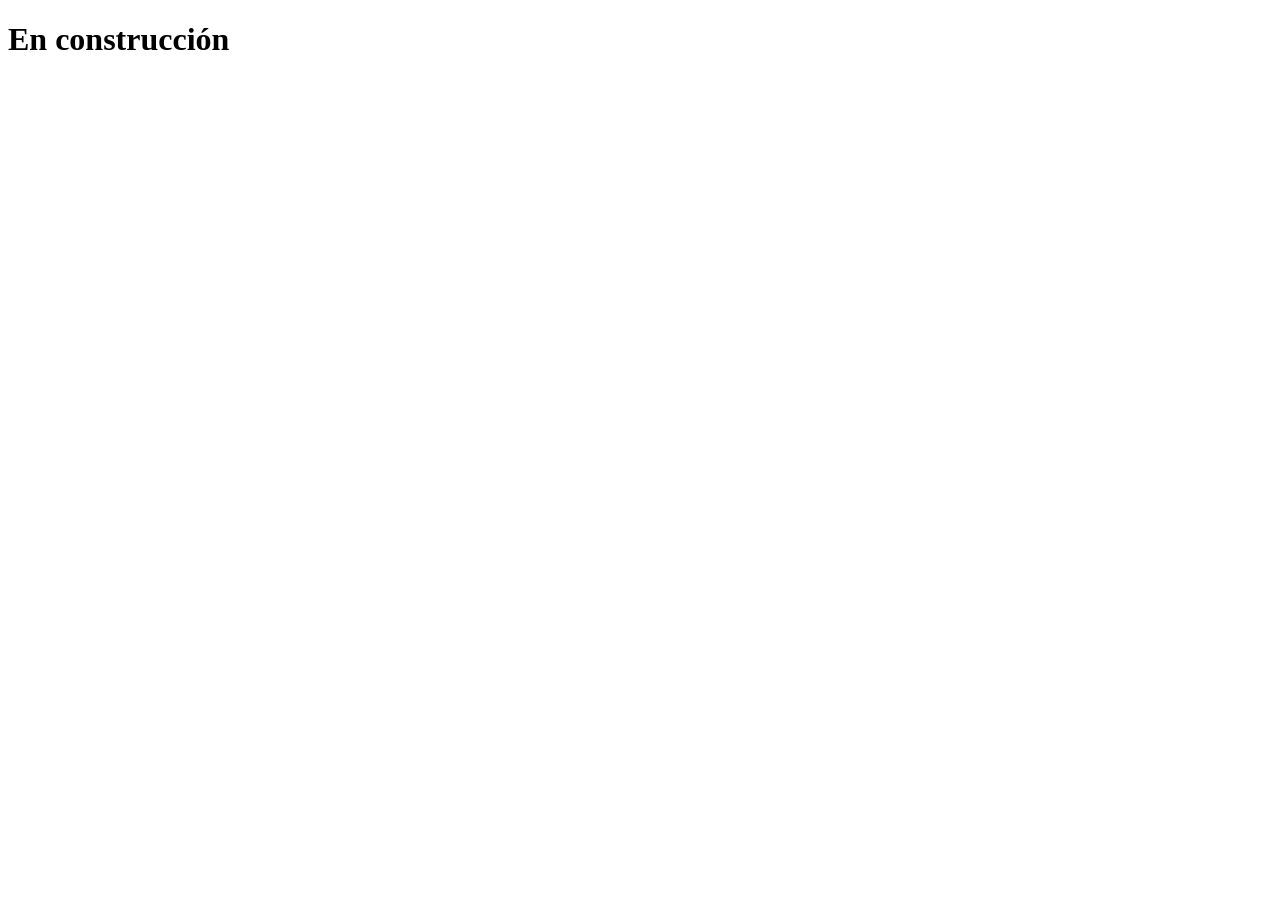
==== index.html @ 1a96d853 "Add files via upload" ====
<!DOCTYPE html>
<html lang="en">
<head>
    <meta charset="UTF-8">
    <meta name="viewport" content="width=device-width, initial-scale=1.0">
    <title>Veralba</title>
</head>
<body>
    <h1>En construcción</h1>
</body>
</html>
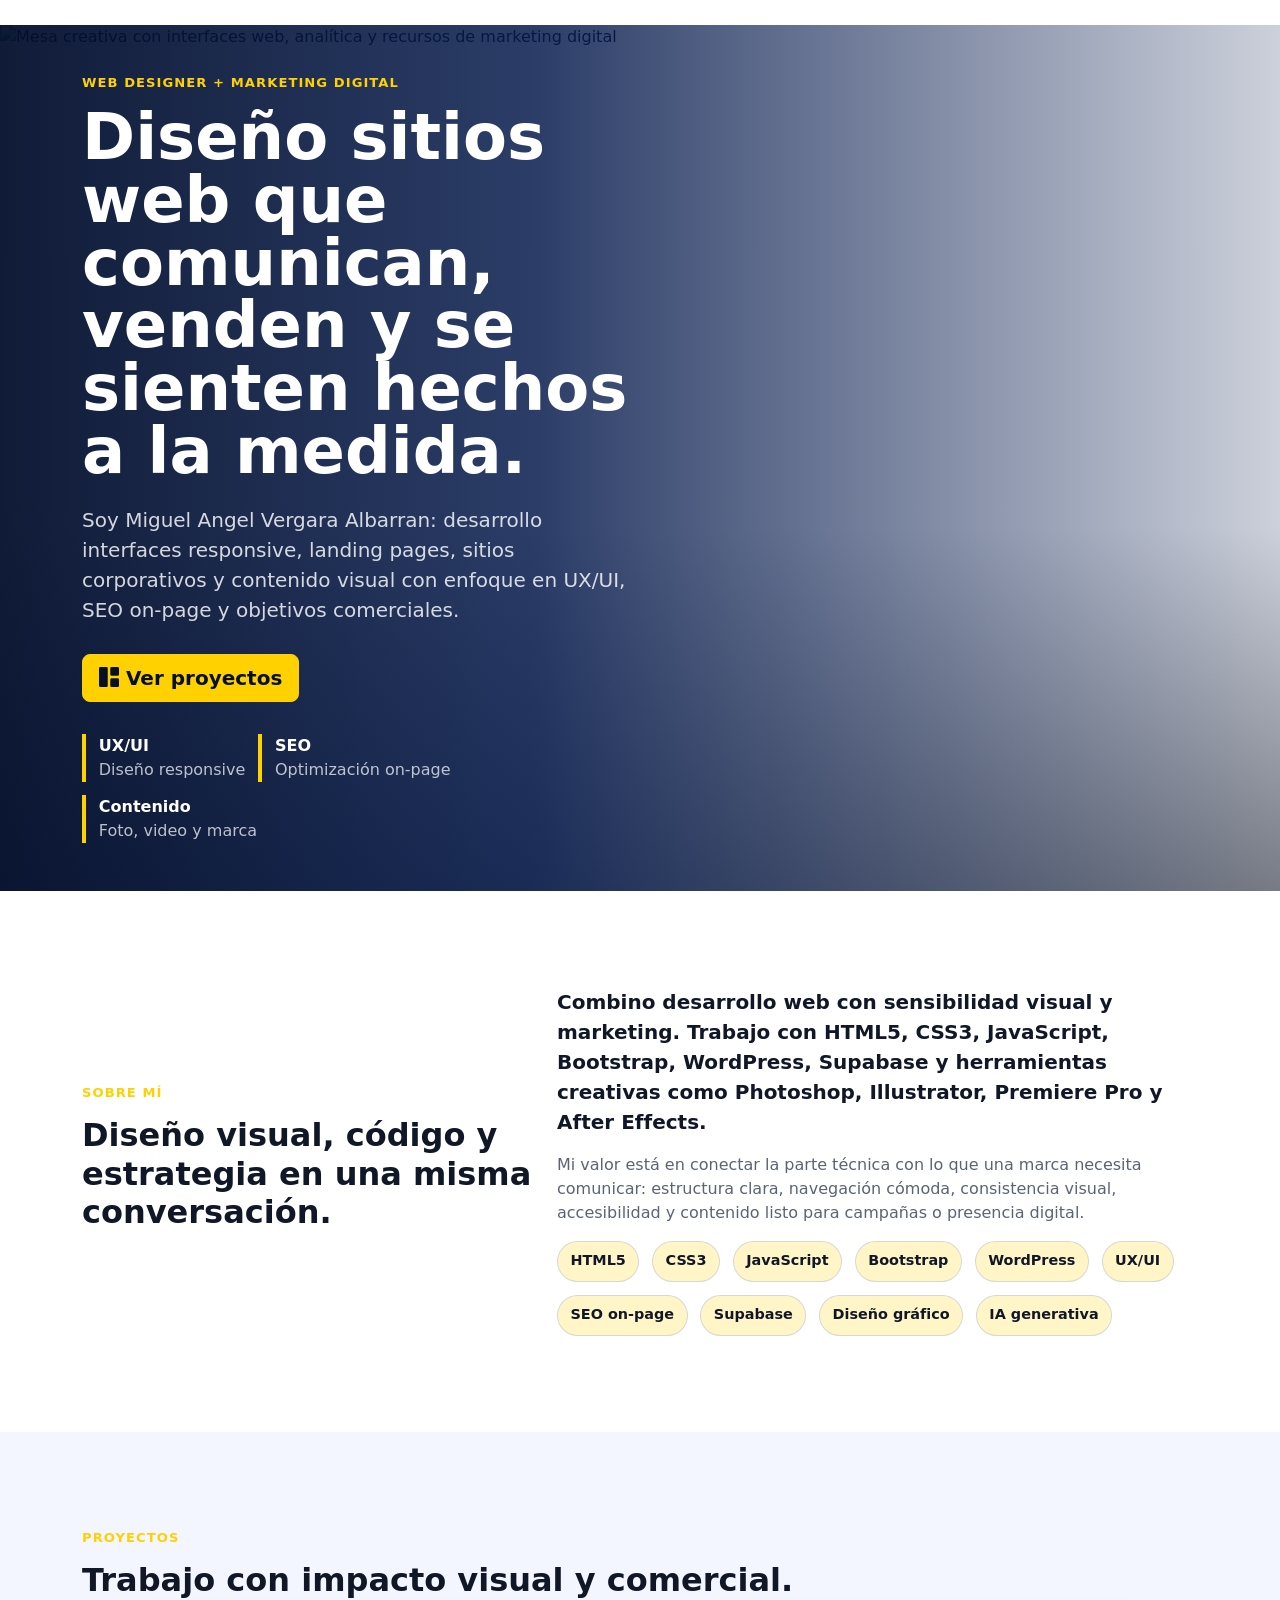
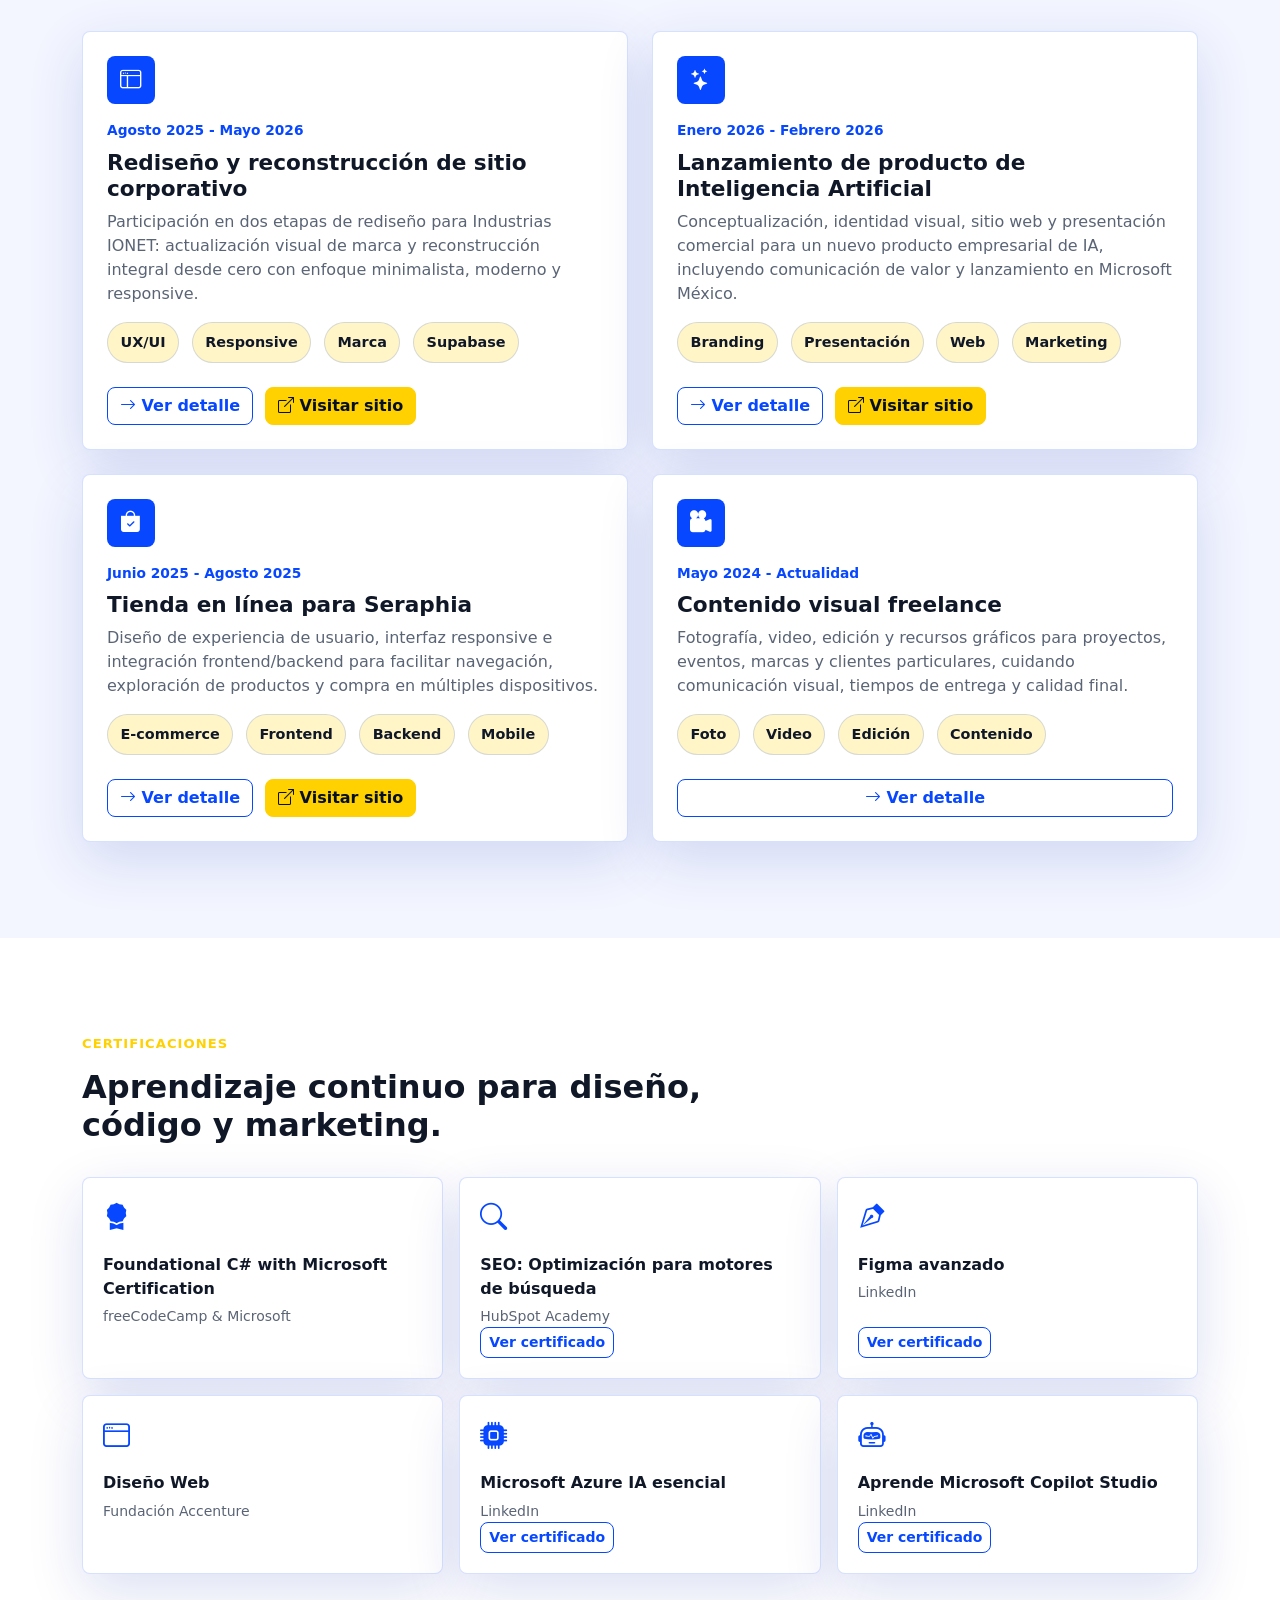
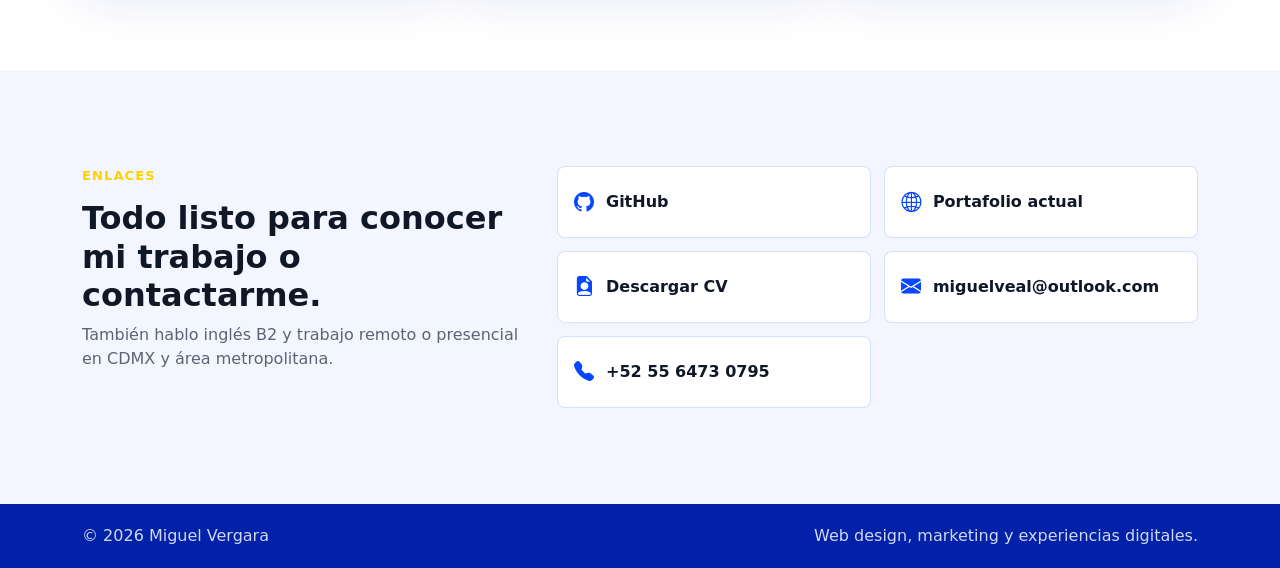
==== commit 35850d6e: "Add files via upload" ====
--- a/index.html
+++ b/index.html
@@ -1,11 +1,168 @@
-<!DOCTYPE html>
-<html lang="en">
-<head>
-    <meta charset="UTF-8">
-    <meta name="viewport" content="width=device-width, initial-scale=1.0">
-    <title>Veralba</title>
-</head>
-<body>
-    <h1>En construcción</h1>
-</body>
-</html>+<!doctype html>
+<html lang="es" data-bs-theme="light">
+  <head>
+    <meta charset="utf-8">
+    <meta name="viewport" content="width=device-width, initial-scale=1">
+    <meta name="description" content="Portafolio de Miguel Angel Vergara Albarran, Web Designer y especialista en marketing digital, UX/UI, SEO y contenido visual.">
+    <title>Miguel Vergara | Web Designer & Marketing</title>
+    <link rel="preconnect" href="https://cdn.jsdelivr.net">
+    <link rel="stylesheet" href="https://cdn.jsdelivr.net/npm/bootstrap@5.3.3/dist/css/bootstrap.min.css">
+    <link rel="stylesheet" href="https://cdn.jsdelivr.net/npm/bootstrap-icons@1.11.3/font/bootstrap-icons.min.css">
+    <link rel="stylesheet" href="styles.css">
+  </head>
+  <body>
+    <div data-navbar></div>
+
+    <main>
+      <section class="hero-section" id="inicio">
+        <img class="hero-bg" src="assets/images/hero-web-marketing.png" alt="Mesa creativa con interfaces web, analítica y recursos de marketing digital">
+        <div class="hero-overlay"></div>
+        <div class="container hero-content">
+          <div class="row align-items-center hero-row py-5">
+            <div class="col-lg-7 col-xl-6">
+              <p class="eyebrow">Web Designer + Marketing Digital</p>
+              <h1>Diseño sitios web que comunican, venden y se sienten hechos a la medida.</h1>
+              <p class="hero-copy">Soy Miguel Angel Vergara Albarran: desarrollo interfaces responsive, landing pages, sitios corporativos y contenido visual con enfoque en UX/UI, SEO on-page y objetivos comerciales.</p>
+              <div class="hero-actions">
+                <a class="btn btn-primary btn-lg" href="#proyectos"><i class="bi bi-grid-1x2-fill"></i> Ver proyectos</a>
+               
+              </div>
+              <div class="hero-metrics" aria-label="Resumen profesional">
+                <div><strong>UX/UI</strong><span>Diseño responsive</span></div>
+                <div><strong>SEO</strong><span>Optimización on-page</span></div>
+                <div><strong>Contenido</strong><span>Foto, video y marca</span></div>
+              </div>
+            </div>
+          </div>
+        </div>
+      </section>
+
+      <section class="section-pad" id="sobre-mi">
+        <div class="container">
+          <div class="row g-4 align-items-center">
+            <div class="col-lg-5">
+              <p class="section-kicker">Sobre mí</p>
+              <h2>Diseño visual, código y estrategia en una misma conversación.</h2>
+            </div>
+            <div class="col-lg-7">
+              <p class="lead">Combino desarrollo web con sensibilidad visual y marketing. Trabajo con HTML5, CSS3, JavaScript, Bootstrap, WordPress, Supabase y herramientas creativas como Photoshop, Illustrator, Premiere Pro y After Effects.</p>
+              <p>Mi valor está en conectar la parte técnica con lo que una marca necesita comunicar: estructura clara, navegación cómoda, consistencia visual, accesibilidad y contenido listo para campañas o presencia digital.</p>
+              <div class="skill-cloud">
+                <span>HTML5</span><span>CSS3</span><span>JavaScript</span><span>Bootstrap</span><span>WordPress</span><span>UX/UI</span><span>SEO on-page</span><span>Supabase</span><span>Diseño gráfico</span><span>IA generativa</span>
+              </div>
+            </div>
+          </div>
+        </div>
+      </section>
+
+      <section class="section-pad alt-section" id="proyectos">
+        <div class="container">
+          <div class="section-heading">
+            <p class="section-kicker">Proyectos</p>
+            <h2>Trabajo con impacto visual y comercial.</h2>
+          </div>
+          <div class="row g-4">
+            <div class="col-md-6">
+              <article class="project-card">
+                <div class="project-icon"><i class="bi bi-window-sidebar"></i></div>
+                <p class="project-date">Agosto 2025 - Mayo 2026</p>
+                <h3>Rediseño y reconstrucción de sitio corporativo</h3>
+                <p>Participación en dos etapas de rediseño para Industrias IONET: actualización visual de marca y reconstrucción integral desde cero con enfoque minimalista, moderno y responsive.</p>
+                <div class="tag-row"><span>UX/UI</span><span>Responsive</span><span>Marca</span><span>Supabase</span></div>
+                <div class="project-actions">
+                  <a class="btn btn-outline-primary" href="proyectos/redisenio-sitio-corporativo.html"><i class="bi bi-arrow-right"></i> Ver detalle</a>
+                  <a class="btn btn-primary" href="https://www.ionet.mx/" target="_blank" rel="noreferrer"><i class="bi bi-box-arrow-up-right"></i> Visitar sitio</a>
+                </div>
+              </article>
+            </div>
+            <div class="col-md-6">
+              <article class="project-card">
+                <div class="project-icon"><i class="bi bi-stars"></i></div>
+                <p class="project-date">Enero 2026 - Febrero 2026</p>
+                <h3>Lanzamiento de producto de Inteligencia Artificial</h3>
+                <p>Conceptualización, identidad visual, sitio web y presentación comercial para un nuevo producto empresarial de IA, incluyendo comunicación de valor y lanzamiento en Microsoft México.</p>
+                <div class="tag-row"><span>Branding</span><span>Presentación</span><span>Web</span><span>Marketing</span></div>
+                <div class="project-actions">
+                  <a class="btn btn-outline-primary" href="proyectos/lanzamiento-producto-ia.html"><i class="bi bi-arrow-right"></i> Ver detalle</a>
+                  <a class="btn btn-primary" href="https://www.ionet.mx/Pages/IONET/Eventos/detalleEvento.aspx?slug=ioxpm31presentacion" target="_blank" rel="noreferrer"><i class="bi bi-box-arrow-up-right"></i> Visitar sitio</a>
+                </div>
+              </article>
+            </div>
+            <div class="col-md-6">
+              <article class="project-card">
+                <div class="project-icon"><i class="bi bi-bag-check-fill"></i></div>
+                <p class="project-date">Junio 2025 - Agosto 2025</p>
+                <h3>Tienda en línea para Seraphia</h3>
+                <p>Diseño de experiencia de usuario, interfaz responsive e integración frontend/backend para facilitar navegación, exploración de productos y compra en múltiples dispositivos.</p>
+                <div class="tag-row"><span>E-commerce</span><span>Frontend</span><span>Backend</span><span>Mobile</span></div>
+                <div class="project-actions">
+                  <a class="btn btn-outline-primary" href="proyectos/tienda-seraphia.html"><i class="bi bi-arrow-right"></i> Ver detalle</a>
+                  <a class="btn btn-primary" href="https://seraphia.vercel.app/" target="_blank" rel="noreferrer"><i class="bi bi-box-arrow-up-right"></i> Visitar sitio</a>
+                </div>
+              </article>
+            </div>
+            <div class="col-md-6">
+              <article class="project-card">
+                <div class="project-icon"><i class="bi bi-camera-reels-fill"></i></div>
+                <p class="project-date">Mayo 2024 - Actualidad</p>
+                <h3>Contenido visual freelance</h3>
+                <p>Fotografía, video, edición y recursos gráficos para proyectos, eventos, marcas y clientes particulares, cuidando comunicación visual, tiempos de entrega y calidad final.</p>
+                <div class="tag-row"><span>Foto</span><span>Video</span><span>Edición</span><span>Contenido</span></div>
+                <a class="btn btn-outline-primary mt-4" href="proyectos/contenido-visual-freelance.html"><i class="bi bi-arrow-right"></i> Ver detalle</a>
+              </article>
+            </div>
+          </div>
+        </div>
+      </section>
+
+      <section class="section-pad" id="certificaciones">
+        <div class="container">
+          <div class="section-heading">
+            <p class="section-kicker">Certificaciones</p>
+            <h2>Aprendizaje continuo para diseño, código y marketing.</h2>
+          </div>
+          <div class="cert-grid">
+            <div class="cert-item"><i class="bi bi-award-fill"></i><span>Foundational C# with Microsoft Certification</span><small>freeCodeCamp & Microsoft</small></div>
+            <div class="cert-item"><i class="bi bi-search"></i><span>SEO: Optimización para motores de búsqueda</span><small>HubSpot Academy</small><a class="btn btn-sm btn-outline-primary cert-btn" href="https://app.hubspot.com/academy/achievements/j038wmd3/es/1/vergara-albarran-miguel-angel/seo-optimizacion-para-motores-de-busqueda" target="_blank" rel="noreferrer">Ver certificado</a></div>
+            <div class="cert-item"><i class="bi bi-vector-pen"></i><span>Figma avanzado</span><small>LinkedIn</small><a class="btn btn-sm btn-outline-primary cert-btn" href="https://www.linkedin.com/learning/certificates/234a15333bc64d1045750023b38f613f2a1ebfd5aaecff785a915a9754faea18?lipi=urn%3Ali%3Apage%3Ad_flagship3_profile_view_base_certifications_details%3Bg0DsJyPFTYKL1wXYNc6Ypw%3D%3D" target="_blank" rel="noreferrer">Ver certificado</a></div>
+            <div class="cert-item"><i class="bi bi-window"></i><span>Diseño Web</span><small>Fundación Accenture</small></div>
+            <div class="cert-item"><i class="bi bi-cpu-fill"></i><span>Microsoft Azure IA esencial</span><small>LinkedIn</small><a class="btn btn-sm btn-outline-primary cert-btn" href="https://www.linkedin.com/learning/certificates/7bcdc9b9c34cbe82849a0f3f154e33eed71b7022e242255b368643dbaa43e0e5?lipi=urn%3Ali%3Apage%3Ad_flagship3_profile_view_base_certifications_details%3Bg0DsJyPFTYKL1wXYNc6Ypw%3D%3D" target="_blank" rel="noreferrer">Ver certificado</a></div>
+            <div class="cert-item"><i class="bi bi-robot"></i><span>Aprende Microsoft Copilot Studio</span><small>LinkedIn</small><a class="btn btn-sm btn-outline-primary cert-btn" href="https://www.linkedin.com/learning/certificates/63880fd103c667c8bd0e025daa8c925cc00207e2f1463fc33469146c4e2d2374" target="_blank" rel="noreferrer">Ver certificado</a></div>
+          </div>
+        </div>
+      </section>
+
+      <section class="section-pad alt-section" id="enlaces">
+        <div class="container">
+          <div class="row g-4 align-items-stretch">
+            <div class="col-lg-5">
+              <p class="section-kicker">Enlaces</p>
+              <h2>Todo listo para conocer mi trabajo o contactarme.</h2>
+              <p class="mb-0">También hablo inglés B2 y trabajo remoto o presencial en CDMX y área metropolitana.</p>
+            </div>
+            <div class="col-lg-7">
+              <div class="link-panel">
+                <a href="https://github.com/MiguelVEAL" target="_blank" rel="noreferrer"><i class="bi bi-github"></i><span>GitHub</span></a>
+                <a href="https://www.veralba.xyz/" target="_blank" rel="noreferrer"><i class="bi bi-globe2"></i><span>Portafolio actual</span></a>
+                <a href="Miguel_Angel_Vergara_Albarran_CV_Desarrollador_Web.pdf" target="_blank"><i class="bi bi-file-earmark-person-fill"></i><span>Descargar CV</span></a>
+                <a href="mailto:miguelveal@outlook.com"><i class="bi bi-envelope-fill"></i><span>miguelveal@outlook.com</span></a>
+                <a href="tel:+525564730795"><i class="bi bi-telephone-fill"></i><span>+52 55 6473 0795</span></a>
+              </div>
+            </div>
+          </div>
+        </div>
+      </section>
+
+    </main>
+
+    <footer class="site-footer">
+      <div class="container d-flex flex-column flex-md-row justify-content-between gap-2">
+        <span>© 2026 Miguel Vergara</span>
+        <span>Web design, marketing y experiencias digitales.</span>
+      </div>
+    </footer>
+
+    <script src="https://cdn.jsdelivr.net/npm/bootstrap@5.3.3/dist/js/bootstrap.bundle.min.js"></script>
+    <script src="script.js"></script>
+  </body>
+</html>
--- a/styles.css
+++ b/styles.css
@@ -0,0 +1,929 @@
+:root {
+  --blue: #0647ff;
+  --blue-strong: #0021a8;
+  --yellow: #ffd100;
+  --yellow-soft: #ffe66d;
+  --ink: #101828;
+  --muted: #5a6475;
+  --surface: #ffffff;
+  --surface-2: #f3f6ff;
+  --line: rgba(6, 71, 255, 0.16);
+  --shadow: 0 18px 55px rgba(0, 33, 168, 0.14);
+}
+
+[data-bs-theme="dark"] {
+  --ink: #f8fbff;
+  --muted: #b8c3d8;
+  --surface: #071024;
+  --surface-2: #0d1a33;
+  --line: rgba(255, 209, 0, 0.2);
+  --shadow: 0 18px 55px rgba(0, 0, 0, 0.35);
+}
+
+* {
+  box-sizing: border-box;
+}
+
+html {
+  scroll-behavior: smooth;
+}
+
+body {
+  background: var(--surface);
+  color: var(--ink);
+  font-family: Inter, system-ui, -apple-system, BlinkMacSystemFont, "Segoe UI", sans-serif;
+}
+
+section {
+  scroll-margin-top: 78px;
+}
+
+.fw-black {
+  font-weight: 900;
+}
+
+.portfolio-nav {
+  background: color-mix(in srgb, var(--surface) 88%, transparent);
+  border-bottom: 1px solid var(--line);
+  backdrop-filter: blur(18px);
+  min-height: 69px;
+}
+
+.navbar-brand {
+  color: var(--blue);
+  letter-spacing: 0;
+}
+
+[data-bs-theme="dark"] .navbar-brand {
+  color: var(--yellow);
+}
+
+.nav-link {
+  color: var(--ink);
+  font-weight: 700;
+}
+
+.nav-link:hover,
+.nav-link:focus {
+  color: var(--blue);
+}
+
+.navbar-toggler {
+  align-items: center;
+  background: var(--blue);
+  border: 0;
+  border-radius: 8px;
+  color: #fff;
+  display: inline-flex;
+  font-size: 1.45rem;
+  height: 44px;
+  justify-content: center;
+  padding: 0;
+  width: 44px;
+}
+
+.navbar-toggler:focus {
+  box-shadow: 0 0 0 0.2rem color-mix(in srgb, var(--yellow) 42%, transparent);
+}
+
+[data-bs-theme="dark"] .navbar-toggler {
+  background: var(--yellow);
+  color: #061024;
+}
+
+.nav-offcanvas {
+  --bs-offcanvas-bg: var(--surface);
+  --bs-offcanvas-color: var(--ink);
+  background: var(--surface);
+  background-color: var(--surface);
+  color: var(--ink);
+}
+
+.offcanvas-backdrop.show {
+  opacity: 0.58;
+}
+
+[data-bs-theme="dark"] .offcanvas-backdrop.show {
+  opacity: 0.72;
+}
+
+.offcanvas-title {
+  color: var(--blue);
+  font-size: 1.2rem;
+  font-weight: 900;
+  letter-spacing: 0;
+}
+
+[data-bs-theme="dark"] .offcanvas-title {
+  color: var(--yellow);
+}
+
+.portfolio-dropdown {
+  background: var(--surface);
+  border: 1px solid var(--line);
+  border-radius: 8px;
+  box-shadow: var(--shadow);
+  min-width: 270px;
+  padding: 0.55rem;
+}
+
+.portfolio-dropdown .dropdown-item {
+  align-items: center;
+  border-radius: 6px;
+  color: var(--ink);
+  display: flex;
+  font-weight: 800;
+  gap: 0.65rem;
+  min-height: 42px;
+}
+
+.portfolio-dropdown .dropdown-item i {
+  color: var(--blue);
+}
+
+.portfolio-dropdown .dropdown-item:hover,
+.portfolio-dropdown .dropdown-item:focus {
+  background: color-mix(in srgb, var(--yellow) 24%, var(--surface));
+  color: var(--ink);
+}
+
+.portfolio-dropdown .dropdown-divider {
+  border-color: var(--line);
+}
+
+[data-bs-theme="dark"] .portfolio-dropdown .dropdown-item i {
+  color: var(--yellow);
+}
+
+.theme-toggle {
+  align-items: center;
+  background: var(--ink);
+  border: 0;
+  border-radius: 999px;
+  color: var(--surface);
+  display: inline-flex;
+  font-weight: 800;
+  gap: 0.45rem;
+  min-height: 42px;
+  padding: 0.6rem 0.95rem;
+}
+
+.hero-section {
+  min-height: 76vh;
+  overflow: hidden;
+  position: relative;
+  margin-top: 25px;
+}
+
+.hero-row {
+  min-height: 76vh;
+}
+
+.hero-bg {
+  height: 100%;
+  inset: 0;
+  object-fit: cover;
+  object-position: center;
+  position: absolute;
+  width: 100%;
+}
+
+.hero-overlay {
+  background:
+    linear-gradient(90deg, rgba(1, 13, 43, 0.94) 0%, rgba(3, 24, 75, 0.84) 42%, rgba(3, 24, 75, 0.2) 100%),
+    linear-gradient(0deg, rgba(0, 0, 0, 0.42), transparent 42%);
+  inset: 0;
+  position: absolute;
+}
+
+.hero-content {
+  color: #fff;
+  position: relative;
+  z-index: 1;
+}
+
+.eyebrow,
+.section-kicker {
+  color: var(--yellow);
+  font-size: 0.82rem;
+  font-weight: 900;
+  letter-spacing: 0.08em;
+  margin-bottom: 0.85rem;
+  text-transform: uppercase;
+}
+
+.hero-section h1,
+.section-heading h2,
+section h2 {
+  font-weight: 900;
+  letter-spacing: 0;
+}
+
+.hero-section h1 {
+  font-size: clamp(2.45rem, 5vw, 4.85rem);
+  line-height: 0.98;
+  max-width: 820px;
+}
+
+.hero-copy {
+  color: rgba(255, 255, 255, 0.82);
+  font-size: clamp(1rem, 2vw, 1.25rem);
+  margin: 1.4rem 0 1.8rem;
+  max-width: 680px;
+}
+
+.hero-actions,
+.hero-metrics,
+.tag-row,
+.skill-cloud {
+  display: flex;
+  flex-wrap: wrap;
+  gap: 0.8rem;
+}
+
+.btn {
+  border-radius: 8px;
+  font-weight: 900;
+}
+
+.btn-primary {
+  --bs-btn-bg: var(--yellow);
+  --bs-btn-border-color: var(--yellow);
+  --bs-btn-color: #061024;
+  --bs-btn-hover-bg: var(--yellow-soft);
+  --bs-btn-hover-border-color: var(--yellow-soft);
+  --bs-btn-hover-color: #061024;
+}
+
+.btn-outline-light {
+  --bs-btn-border-color: rgba(255, 255, 255, 0.72);
+  --bs-btn-hover-color: #061024;
+}
+
+.btn-outline-primary {
+  --bs-btn-border-color: var(--blue);
+  --bs-btn-color: var(--blue);
+  --bs-btn-hover-bg: var(--blue);
+  --bs-btn-hover-border-color: var(--blue);
+  --bs-btn-hover-color: #fff;
+}
+
+[data-bs-theme="dark"] .btn-outline-primary {
+  --bs-btn-border-color: var(--yellow);
+  --bs-btn-color: var(--yellow);
+  --bs-btn-hover-bg: var(--yellow);
+  --bs-btn-hover-border-color: var(--yellow);
+  --bs-btn-hover-color: #061024;
+}
+
+.hero-metrics {
+  margin-top: 2rem;
+}
+
+.hero-metrics div {
+  border-left: 4px solid var(--yellow);
+  min-width: 150px;
+  padding-left: 0.8rem;
+}
+
+.hero-metrics strong,
+.hero-metrics span {
+  display: block;
+}
+
+.hero-metrics span {
+  color: rgba(255, 255, 255, 0.72);
+}
+
+.section-pad {
+  padding: 6rem 0;
+}
+
+.alt-section {
+  background: var(--surface-2);
+}
+
+.lead {
+  color: var(--ink);
+  font-weight: 650;
+}
+
+p {
+  color: var(--muted);
+}
+
+.skill-cloud span,
+.tag-row span {
+  background: color-mix(in srgb, var(--yellow) 22%, var(--surface));
+  border: 1px solid var(--line);
+  border-radius: 999px;
+  color: var(--ink);
+  font-size: 0.9rem;
+  font-weight: 800;
+  padding: 0.55rem 0.78rem;
+}
+
+.section-heading {
+  margin-bottom: 2rem;
+  max-width: 740px;
+}
+
+.project-card,
+.cert-item,
+.contact-form {
+  background: var(--surface);
+  border: 1px solid var(--line);
+  border-radius: 8px;
+  box-shadow: var(--shadow);
+}
+
+.project-card {
+  display: flex;
+  flex-direction: column;
+  height: 100%;
+  padding: 1.5rem;
+}
+
+.project-actions {
+  display: flex;
+  flex-wrap: wrap;
+  gap: 0.75rem;
+  margin-top: auto;
+  padding-top: 1.5rem;
+}
+
+.project-actions .btn {
+  align-items: center;
+  display: inline-flex;
+  gap: 0.35rem;
+}
+
+.project-icon {
+  align-items: center;
+  background: var(--blue);
+  border-radius: 8px;
+  color: #fff;
+  display: inline-flex;
+  font-size: 1.35rem;
+  height: 48px;
+  justify-content: center;
+  margin-bottom: 1rem;
+  width: 48px;
+}
+
+.project-date {
+  color: var(--blue);
+  font-size: 0.86rem;
+  font-weight: 900;
+  margin-bottom: 0.55rem;
+}
+
+[data-bs-theme="dark"] .project-date {
+  color: var(--yellow);
+}
+
+.project-card h3 {
+  font-size: 1.35rem;
+  font-weight: 900;
+}
+
+.cert-grid {
+  display: grid;
+  gap: 1rem;
+  grid-template-columns: repeat(3, 1fr);
+}
+
+.cert-item {
+  display: flex;
+  flex-direction: column;
+  min-height: 172px;
+  padding: 1.25rem;
+}
+
+.cert-item i {
+  color: var(--blue);
+  display: block;
+  font-size: 1.7rem;
+  margin-bottom: 0.9rem;
+}
+
+[data-bs-theme="dark"] .cert-item i {
+  color: var(--yellow);
+}
+
+.cert-item span,
+.cert-item small {
+  display: block;
+}
+
+.cert-item span {
+  color: var(--ink);
+  font-weight: 900;
+}
+
+.cert-item small {
+  color: var(--muted);
+  margin-top: 0.35rem;
+}
+
+.cert-btn {
+  align-self: flex-start;
+  margin-top: auto;
+}
+
+.link-panel {
+  display: grid;
+  gap: 0.8rem;
+  grid-template-columns: repeat(2, 1fr);
+}
+
+.link-panel a {
+  align-items: center;
+  background: var(--surface);
+  border: 1px solid var(--line);
+  border-radius: 8px;
+  color: var(--ink);
+  display: flex;
+  font-weight: 900;
+  gap: 0.75rem;
+  min-height: 72px;
+  padding: 1rem;
+  text-decoration: none;
+  transition: transform 180ms ease, border-color 180ms ease;
+}
+
+.link-panel a:hover {
+  border-color: var(--yellow);
+  transform: translateY(-3px);
+}
+
+.link-panel i {
+  color: var(--blue);
+  font-size: 1.25rem;
+}
+
+[data-bs-theme="dark"] .link-panel i {
+  color: var(--yellow);
+}
+
+.contact-section {
+  background:
+    linear-gradient(135deg, color-mix(in srgb, var(--blue) 14%, transparent), transparent 42%),
+    var(--surface);
+}
+
+.contact-form {
+  padding: 1.5rem;
+}
+
+.form-control,
+.form-select {
+  background-color: var(--surface-2);
+  border: 1px solid var(--line);
+  border-radius: 8px;
+  color: var(--ink);
+  min-height: 50px;
+}
+
+.form-control:focus,
+.form-select:focus {
+  border-color: var(--blue);
+  box-shadow: 0 0 0 0.25rem rgba(6, 71, 255, 0.16);
+}
+
+.site-footer {
+  background: var(--blue-strong);
+  color: #fff;
+  padding: 1.25rem 0;
+}
+
+.site-footer span {
+  color: rgba(255, 255, 255, 0.82);
+}
+
+.project-detail {
+  padding-top: 69px;
+}
+
+.project-hero {
+  background:
+    linear-gradient(135deg, rgba(6, 71, 255, 0.94), rgba(0, 33, 168, 0.9)),
+    linear-gradient(45deg, rgba(255, 209, 0, 0.22), transparent);
+  color: #fff;
+  padding: 6rem 0 4.5rem;
+}
+
+.project-hero h1 {
+  font-size: clamp(2.25rem, 5vw, 4.5rem);
+  font-weight: 900;
+  letter-spacing: 0;
+  line-height: 1;
+  max-width: 980px;
+}
+
+.project-hero p:not(.eyebrow) {
+  color: rgba(255, 255, 255, 0.82);
+  font-size: 1.15rem;
+  max-width: 760px;
+}
+
+.project-hero .tag-row span {
+  background: rgba(255, 209, 0, 0.16);
+  border-color: rgba(255, 209, 0, 0.4);
+  color: #fff;
+}
+
+.back-link {
+  color: #fff;
+  display: inline-flex;
+  font-weight: 900;
+  gap: 0.45rem;
+  margin-bottom: 2rem;
+  text-decoration: none;
+}
+
+.back-link:hover {
+  color: var(--yellow);
+}
+
+.detail-copy p,
+.detail-list {
+  color: var(--muted);
+  font-size: 1.05rem;
+}
+
+.detail-list {
+  display: grid;
+  gap: 0.85rem;
+  margin: 1.5rem 0 0;
+  padding-left: 1.15rem;
+}
+
+.project-gallery {
+  display: grid;
+  gap: 1rem;
+  grid-template-columns: repeat(3, 1fr);
+}
+
+.gallery-item {
+  align-items: center;
+  aspect-ratio: 4 / 3;
+  background:
+    linear-gradient(135deg, color-mix(in srgb, var(--blue) 18%, var(--surface)), color-mix(in srgb, var(--yellow) 26%, var(--surface)));
+  border: 1px solid var(--line);
+  border-radius: 8px;
+  box-shadow: var(--shadow);
+  color: var(--ink);
+  cursor: zoom-in;
+  display: flex;
+  justify-content: center;
+  overflow: hidden;
+  padding: 0;
+  position: relative;
+  width: 100%;
+}
+
+.gallery-item img {
+  height: 100%;
+  object-fit: cover;
+  transition: transform 220ms ease;
+  width: 100%;
+}
+
+.gallery-item:hover img {
+  transform: scale(1.04);
+}
+
+.gallery-item::after {
+  align-items: center;
+  background: rgba(0, 33, 168, 0.72);
+  color: #fff;
+  content: "\f62c";
+  display: flex;
+  font-family: "bootstrap-icons";
+  font-size: 1.5rem;
+  inset: 0;
+  justify-content: center;
+  opacity: 0;
+  position: absolute;
+  transition: opacity 180ms ease;
+}
+
+.gallery-item:hover::after,
+.gallery-item:focus-visible::after {
+  opacity: 1;
+}
+
+.gallery-empty {
+  align-items: center;
+  color: var(--ink);
+  display: none;
+  flex-direction: column;
+  font-weight: 900;
+  gap: 0.45rem;
+  text-align: center;
+}
+
+.gallery-empty i {
+  color: var(--blue);
+  font-size: 2rem;
+}
+
+.gallery-item.is-empty {
+  cursor: default;
+}
+
+.gallery-item.is-empty::after {
+  display: none;
+}
+
+.gallery-item.is-empty .gallery-empty {
+  display: flex;
+}
+
+[data-bs-theme="dark"] .gallery-empty i {
+  color: var(--yellow);
+}
+
+.gallery-modal .modal-content {
+  background: rgba(7, 16, 36, 0.96);
+  border: 1px solid rgba(255, 209, 0, 0.28);
+  border-radius: 8px;
+}
+
+.gallery-modal .modal-header {
+  border-color: rgba(255, 255, 255, 0.12);
+}
+
+.gallery-modal .modal-title {
+  color: #fff;
+  font-weight: 900;
+}
+
+.gallery-modal .btn-close {
+  filter: invert(1);
+}
+
+.gallery-modal-image {
+  background:
+    linear-gradient(135deg, rgba(6, 71, 255, 0.25), transparent),
+    #071024;
+  border-radius: 8px;
+  display: block;
+  max-height: 72vh;
+  object-fit: contain;
+  width: 100%;
+}
+
+.gallery-modal-placeholder {
+  align-items: center;
+  aspect-ratio: 16 / 10;
+  background:
+    linear-gradient(135deg, rgba(6, 71, 255, 0.34), rgba(255, 209, 0, 0.18)),
+    #071024;
+  border-radius: 8px;
+  color: #fff;
+  display: flex;
+  flex-direction: column;
+  font-weight: 900;
+  gap: 0.6rem;
+  justify-content: center;
+  min-height: 320px;
+}
+
+.gallery-modal-placeholder i {
+  color: var(--yellow);
+  font-size: 3rem;
+}
+
+@media (max-width: 991.98px) {
+  body {
+    overflow-x: hidden;
+  }
+
+  section {
+    scroll-margin-top: 72px;
+  }
+
+  .portfolio-nav .container {
+    min-height: 56px;
+  }
+
+  .nav-offcanvas {
+    --bs-offcanvas-width: min(88vw, 380px);
+    background: var(--surface);
+    background-color: var(--surface);
+    border-left: 1px solid var(--line);
+    box-shadow: -24px 0 60px rgba(0, 0, 0, 0.18);
+  }
+
+  .nav-offcanvas .offcanvas-header {
+    background: var(--surface);
+    border-bottom: 1px solid var(--line);
+    min-height: 69px;
+    padding: 1rem 1.15rem;
+  }
+
+  .nav-offcanvas .btn-close {
+    background-color: color-mix(in srgb, var(--yellow) 28%, var(--surface));
+    border-radius: 8px;
+    filter: none;
+    margin: 0;
+    opacity: 1;
+    padding: 0.75rem;
+  }
+
+  .nav-offcanvas .offcanvas-body {
+    background:
+      linear-gradient(180deg, color-mix(in srgb, var(--blue) 5%, transparent), transparent 34%),
+      var(--surface);
+    display: flex;
+    flex-direction: column;
+    min-height: calc(100dvh - 69px);
+    padding: 1rem;
+  }
+
+  .navbar-nav {
+    align-items: stretch;
+    gap: 0.35rem;
+    width: 100%;
+  }
+
+  .nav-link {
+    background: color-mix(in srgb, var(--surface-2) 78%, var(--surface));
+    border-radius: 8px;
+    border: 1px solid var(--line);
+    color: var(--ink);
+    font-size: 1.05rem;
+    min-height: 48px;
+    padding: 0.75rem 0.85rem;
+  }
+
+  .nav-link:hover,
+  .nav-link:focus,
+  .nav-link.show {
+    background: color-mix(in srgb, var(--yellow) 22%, var(--surface));
+    border-color: color-mix(in srgb, var(--yellow) 50%, var(--line));
+    color: var(--ink);
+  }
+
+  .portfolio-dropdown {
+    background: var(--surface-2);
+    background-color: var(--surface-2);
+    border: 1px solid var(--line);
+    box-shadow: none;
+    margin: 0.2rem 0 0.55rem;
+    min-width: 100%;
+    position: static !important;
+    transform: none !important;
+    width: 100%;
+  }
+
+  [data-bs-theme="dark"] .nav-offcanvas {
+    box-shadow: -24px 0 60px rgba(0, 0, 0, 0.55);
+  }
+
+  [data-bs-theme="dark"] .nav-offcanvas .btn-close {
+    background-color: color-mix(in srgb, var(--yellow) 82%, #fff);
+    filter: none;
+  }
+
+  [data-bs-theme="dark"] .nav-offcanvas .offcanvas-body {
+    background:
+      linear-gradient(180deg, color-mix(in srgb, var(--blue) 16%, transparent), transparent 38%),
+      var(--surface);
+  }
+
+  [data-bs-theme="dark"] .nav-link {
+    background: color-mix(in srgb, var(--surface-2) 82%, #000);
+    color: var(--ink);
+  }
+
+  [data-bs-theme="dark"] .nav-link:hover,
+  [data-bs-theme="dark"] .nav-link:focus,
+  [data-bs-theme="dark"] .nav-link.show {
+    background: color-mix(in srgb, var(--yellow) 18%, var(--surface-2));
+    color: var(--ink);
+  }
+
+  [data-bs-theme="dark"] .portfolio-dropdown {
+    background: color-mix(in srgb, var(--surface-2) 86%, #000);
+    background-color: color-mix(in srgb, var(--surface-2) 86%, #000);
+  }
+
+  .portfolio-dropdown .dropdown-item {
+    min-height: 46px;
+    white-space: normal;
+  }
+
+  .theme-toggle {
+    justify-content: center;
+    margin-top: auto;
+    min-height: 48px;
+    width: 100%;
+  }
+
+  .hero-overlay {
+    background: linear-gradient(90deg, rgba(1, 13, 43, 0.96), rgba(3, 24, 75, 0.72));
+  }
+
+  .hero-section,
+  .hero-row {
+    min-height: 640px;
+  }
+
+  .hero-content .row {
+    padding-top: 5rem !important;
+  }
+
+  .hero-metrics {
+    gap: 1rem;
+  }
+
+  .hero-metrics div {
+    flex: 1 1 170px;
+  }
+
+  .section-pad {
+    padding: 4.5rem 0;
+  }
+
+  .project-hero {
+    padding: 4rem 0 3.25rem;
+  }
+
+  .cert-grid,
+  .project-gallery,
+  .link-panel {
+    grid-template-columns: 1fr;
+  }
+}
+
+@media (max-width: 575.98px) {
+  .hero-section h1 {
+    font-size: 2.18rem;
+  }
+
+  .hero-section,
+  .hero-row {
+    min-height: 620px;
+  }
+
+  .hero-copy {
+    font-size: 1rem;
+    margin: 1rem 0 1.35rem;
+  }
+
+  .section-pad {
+    padding: 3.5rem 0;
+  }
+
+  .hero-actions .btn {
+    width: 100%;
+  }
+
+  .hero-metrics {
+    margin-top: 1.4rem;
+  }
+
+  .hero-metrics div {
+    min-width: 100%;
+  }
+
+  .project-card,
+  .cert-item,
+  .contact-form {
+    padding: 1.15rem;
+  }
+
+  .project-actions {
+    flex-direction: column;
+  }
+
+  .project-actions .btn,
+  .cert-btn {
+    width: 100%;
+  }
+
+  .project-hero h1 {
+    font-size: 2.1rem;
+  }
+
+  .project-hero p:not(.eyebrow),
+  .detail-copy p,
+  .detail-list {
+    font-size: 1rem;
+  }
+
+  .gallery-modal .modal-dialog {
+    margin: 0.75rem;
+  }
+
+  .gallery-modal-image {
+    max-height: 68vh;
+  }
+
+  .gallery-modal-placeholder {
+    min-height: 260px;
+  }
+}
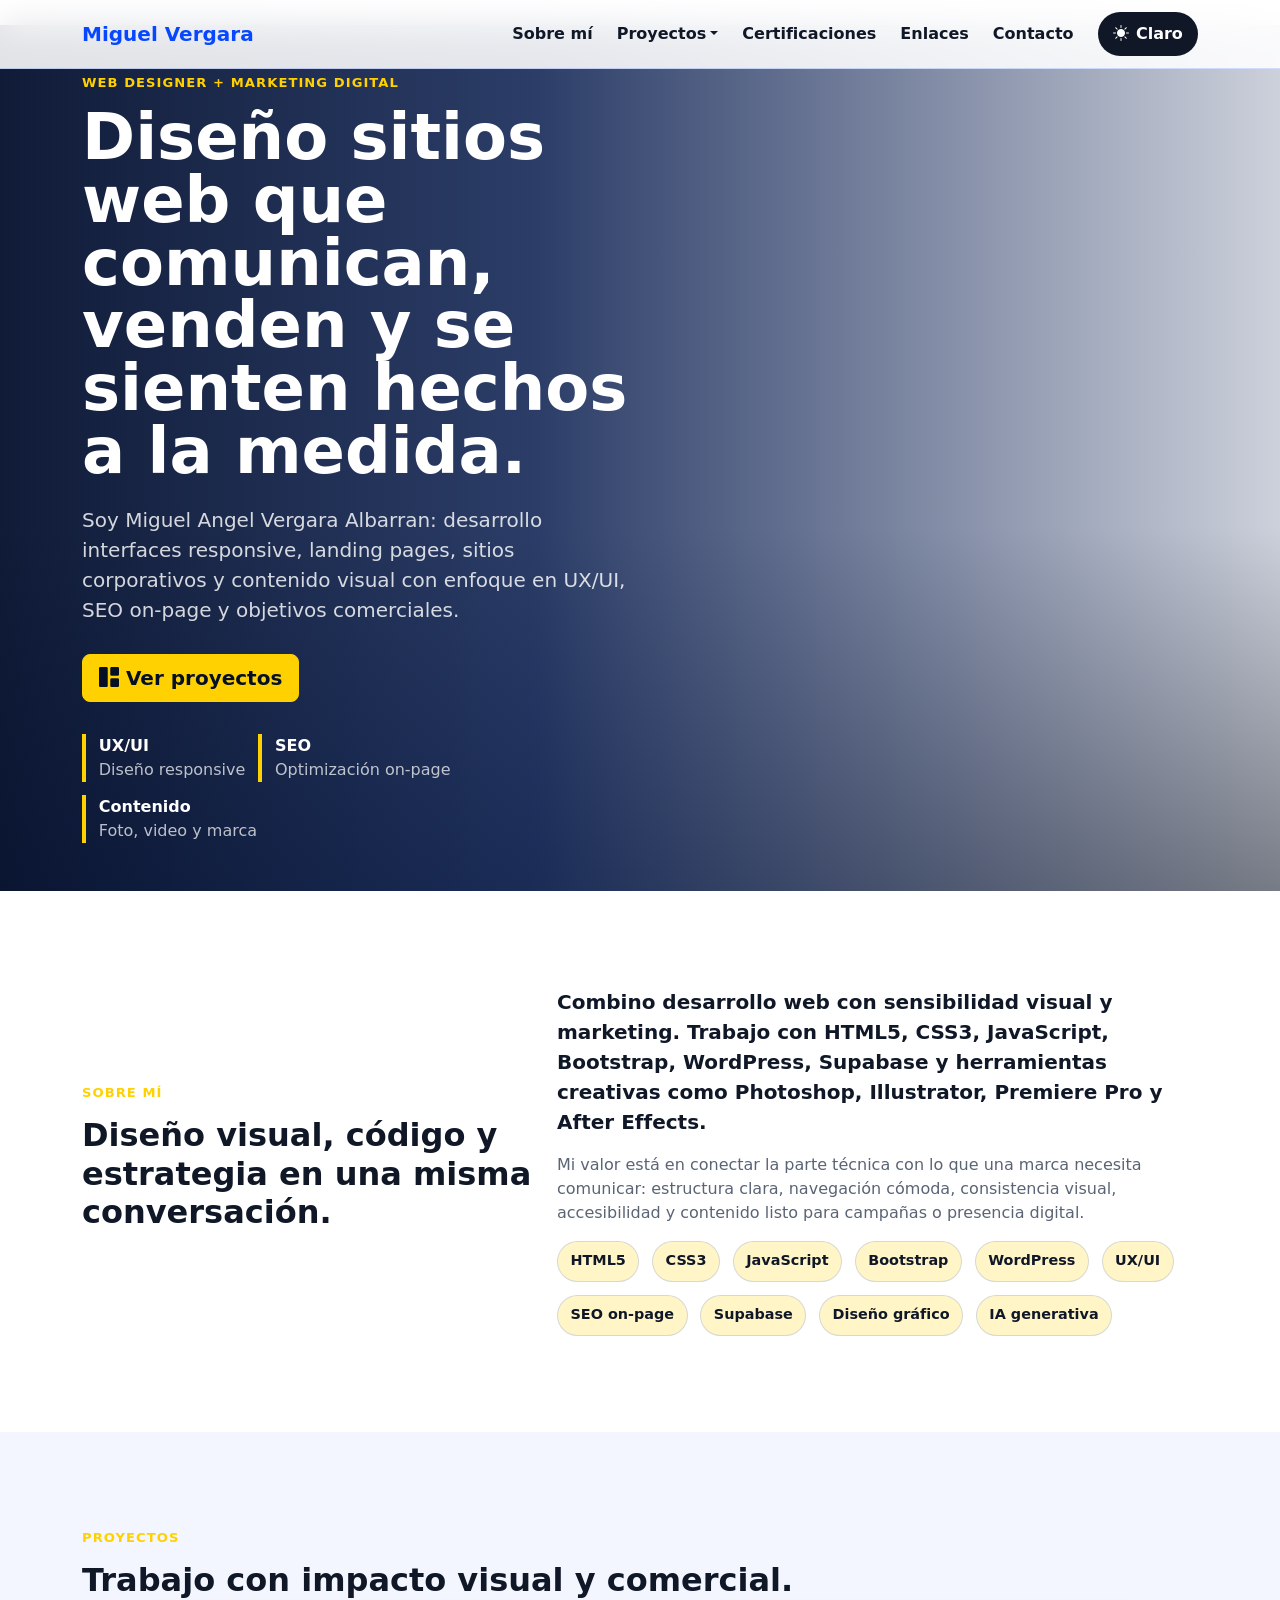
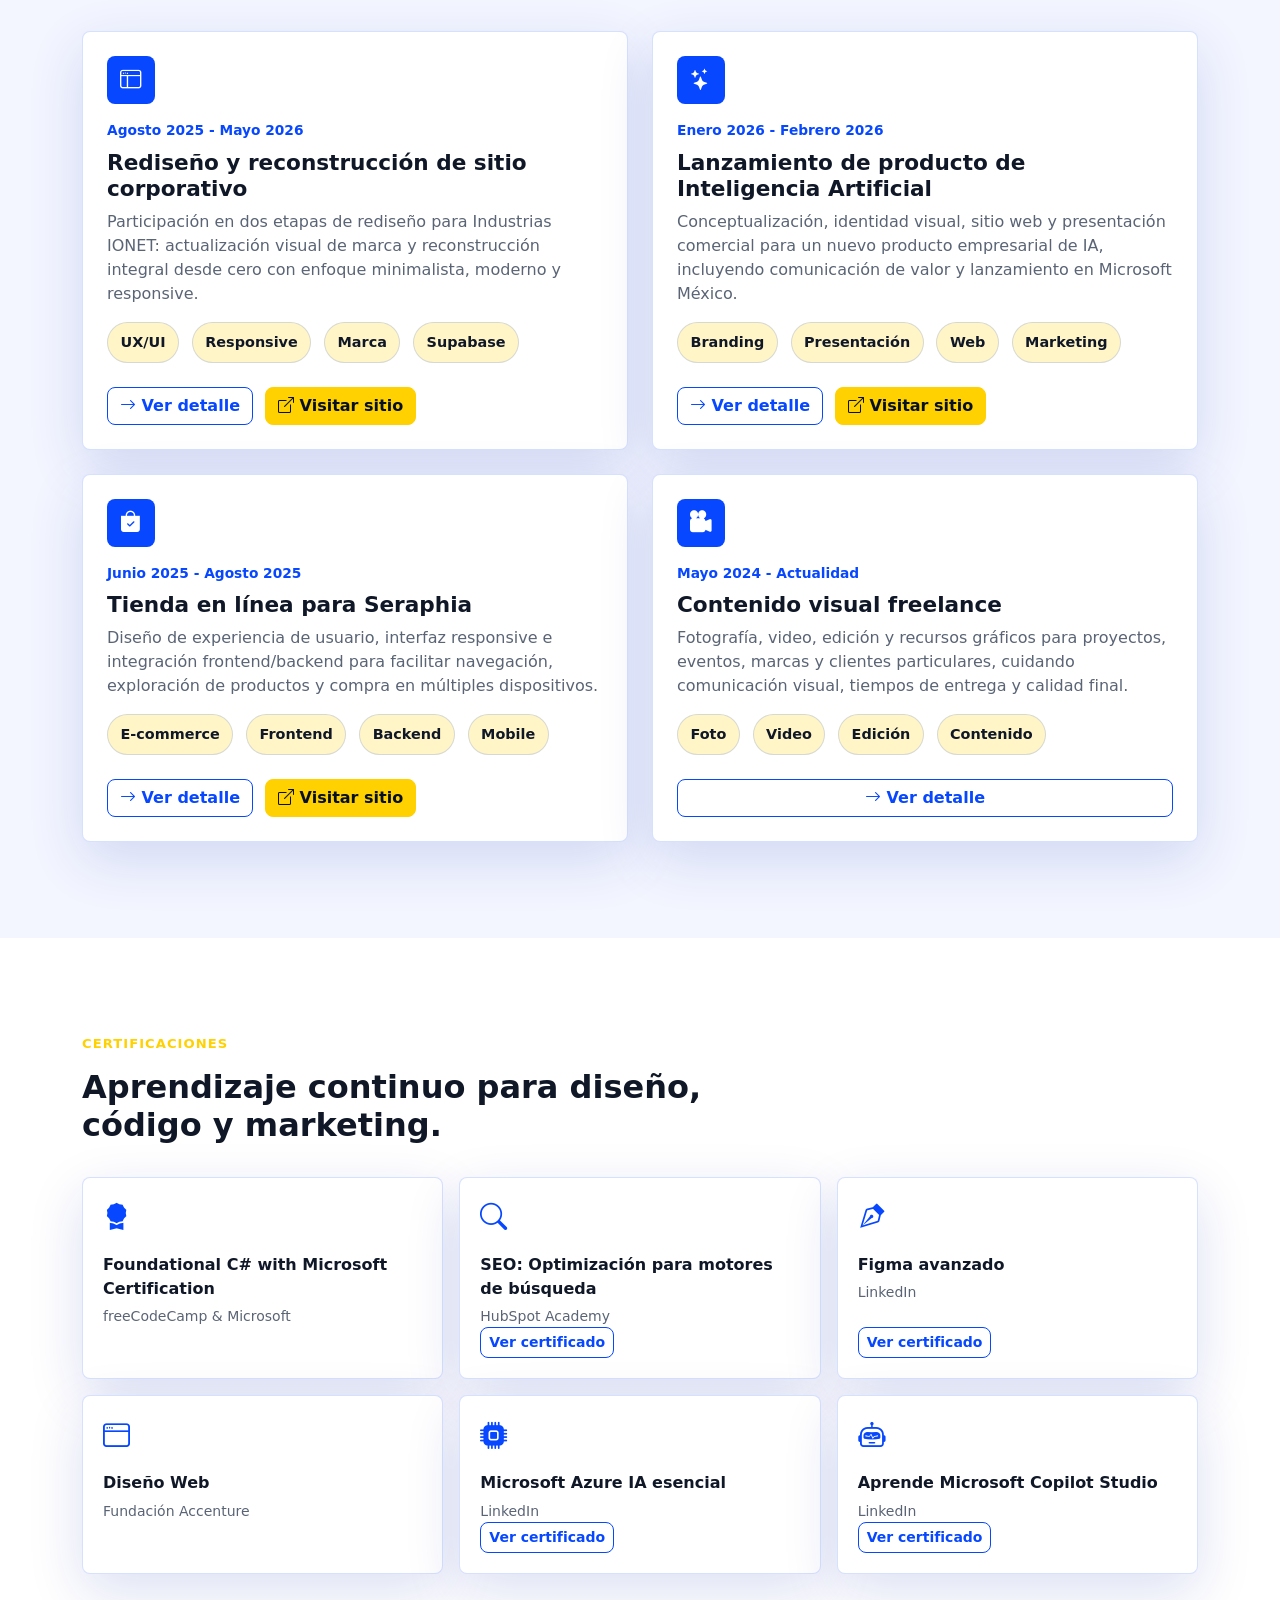
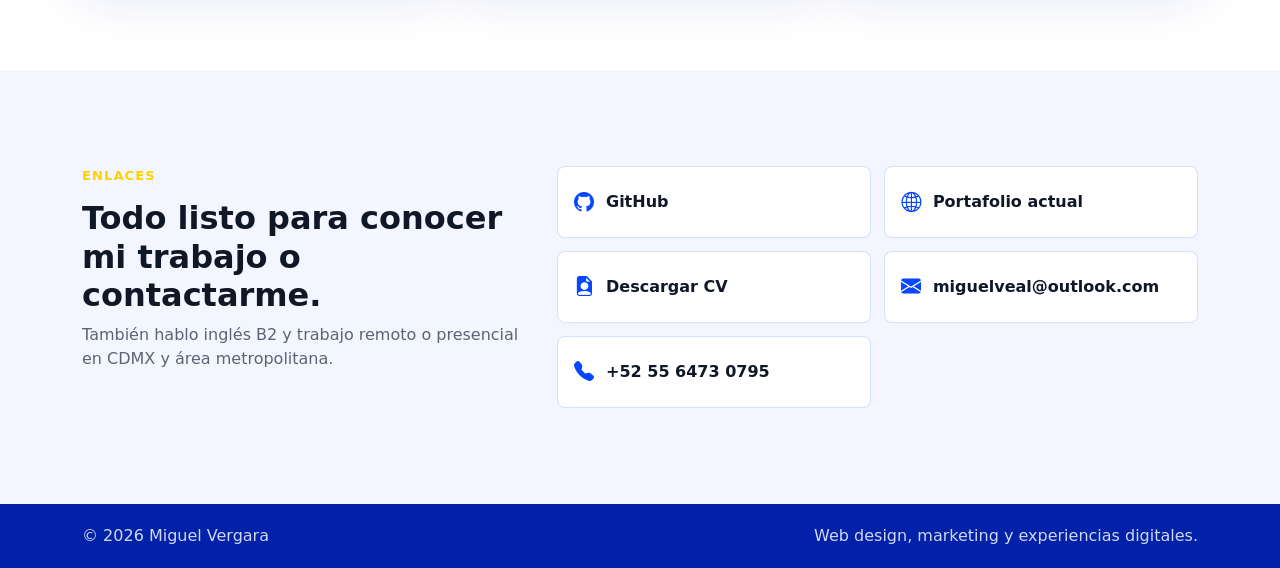
==== commit b01dc932: "Add files via upload" ====
--- a/index.html
+++ b/index.html
@@ -8,14 +8,14 @@
     <link rel="preconnect" href="https://cdn.jsdelivr.net">
     <link rel="stylesheet" href="https://cdn.jsdelivr.net/npm/bootstrap@5.3.3/dist/css/bootstrap.min.css">
     <link rel="stylesheet" href="https://cdn.jsdelivr.net/npm/bootstrap-icons@1.11.3/font/bootstrap-icons.min.css">
-    <link rel="stylesheet" href="styles.css">
+    <link rel="stylesheet" href="/styles.css">
   </head>
   <body>
     <div data-navbar></div>
 
     <main>
       <section class="hero-section" id="inicio">
-        <img class="hero-bg" src="assets/images/hero-web-marketing.png" alt="Mesa creativa con interfaces web, analítica y recursos de marketing digital">
+        <img class="hero-bg" src="/assets/images/hero-web-marketing.png" alt="Mesa creativa con interfaces web, analítica y recursos de marketing digital">
         <div class="hero-overlay"></div>
         <div class="container hero-content">
           <div class="row align-items-center hero-row py-5">
@@ -70,7 +70,7 @@
                 <p>Participación en dos etapas de rediseño para Industrias IONET: actualización visual de marca y reconstrucción integral desde cero con enfoque minimalista, moderno y responsive.</p>
                 <div class="tag-row"><span>UX/UI</span><span>Responsive</span><span>Marca</span><span>Supabase</span></div>
                 <div class="project-actions">
-                  <a class="btn btn-outline-primary" href="proyectos/redisenio-sitio-corporativo.html"><i class="bi bi-arrow-right"></i> Ver detalle</a>
+                  <a class="btn btn-outline-primary" href="/proyectos/redisenio-sitio-corporativo.html"><i class="bi bi-arrow-right"></i> Ver detalle</a>
                   <a class="btn btn-primary" href="https://www.ionet.mx/" target="_blank" rel="noreferrer"><i class="bi bi-box-arrow-up-right"></i> Visitar sitio</a>
                 </div>
               </article>
@@ -83,7 +83,7 @@
                 <p>Conceptualización, identidad visual, sitio web y presentación comercial para un nuevo producto empresarial de IA, incluyendo comunicación de valor y lanzamiento en Microsoft México.</p>
                 <div class="tag-row"><span>Branding</span><span>Presentación</span><span>Web</span><span>Marketing</span></div>
                 <div class="project-actions">
-                  <a class="btn btn-outline-primary" href="proyectos/lanzamiento-producto-ia.html"><i class="bi bi-arrow-right"></i> Ver detalle</a>
+                  <a class="btn btn-outline-primary" href="/proyectos/lanzamiento-producto-ia.html"><i class="bi bi-arrow-right"></i> Ver detalle</a>
                   <a class="btn btn-primary" href="https://www.ionet.mx/Pages/IONET/Eventos/detalleEvento.aspx?slug=ioxpm31presentacion" target="_blank" rel="noreferrer"><i class="bi bi-box-arrow-up-right"></i> Visitar sitio</a>
                 </div>
               </article>
@@ -96,7 +96,7 @@
                 <p>Diseño de experiencia de usuario, interfaz responsive e integración frontend/backend para facilitar navegación, exploración de productos y compra en múltiples dispositivos.</p>
                 <div class="tag-row"><span>E-commerce</span><span>Frontend</span><span>Backend</span><span>Mobile</span></div>
                 <div class="project-actions">
-                  <a class="btn btn-outline-primary" href="proyectos/tienda-seraphia.html"><i class="bi bi-arrow-right"></i> Ver detalle</a>
+                  <a class="btn btn-outline-primary" href="/proyectos/tienda-seraphia.html"><i class="bi bi-arrow-right"></i> Ver detalle</a>
                   <a class="btn btn-primary" href="https://seraphia.vercel.app/" target="_blank" rel="noreferrer"><i class="bi bi-box-arrow-up-right"></i> Visitar sitio</a>
                 </div>
               </article>
@@ -108,7 +108,7 @@
                 <h3>Contenido visual freelance</h3>
                 <p>Fotografía, video, edición y recursos gráficos para proyectos, eventos, marcas y clientes particulares, cuidando comunicación visual, tiempos de entrega y calidad final.</p>
                 <div class="tag-row"><span>Foto</span><span>Video</span><span>Edición</span><span>Contenido</span></div>
-                <a class="btn btn-outline-primary mt-4" href="proyectos/contenido-visual-freelance.html"><i class="bi bi-arrow-right"></i> Ver detalle</a>
+                <a class="btn btn-outline-primary mt-4" href="/proyectos/contenido-visual-freelance.html"><i class="bi bi-arrow-right"></i> Ver detalle</a>
               </article>
             </div>
           </div>
@@ -144,7 +144,7 @@
               <div class="link-panel">
                 <a href="https://github.com/MiguelVEAL" target="_blank" rel="noreferrer"><i class="bi bi-github"></i><span>GitHub</span></a>
                 <a href="https://www.veralba.xyz/" target="_blank" rel="noreferrer"><i class="bi bi-globe2"></i><span>Portafolio actual</span></a>
-                <a href="Miguel_Angel_Vergara_Albarran_CV_Desarrollador_Web.pdf" target="_blank"><i class="bi bi-file-earmark-person-fill"></i><span>Descargar CV</span></a>
+                <a href="/Miguel_Angel_Vergara_Albarran_CV_Desarrollador_Web.pdf" target="_blank"><i class="bi bi-file-earmark-person-fill"></i><span>Descargar CV</span></a>
                 <a href="mailto:miguelveal@outlook.com"><i class="bi bi-envelope-fill"></i><span>miguelveal@outlook.com</span></a>
                 <a href="tel:+525564730795"><i class="bi bi-telephone-fill"></i><span>+52 55 6473 0795</span></a>
               </div>
@@ -163,6 +163,6 @@
     </footer>
 
     <script src="https://cdn.jsdelivr.net/npm/bootstrap@5.3.3/dist/js/bootstrap.bundle.min.js"></script>
-    <script src="script.js"></script>
+    <script src="/script.js"></script>
   </body>
 </html>
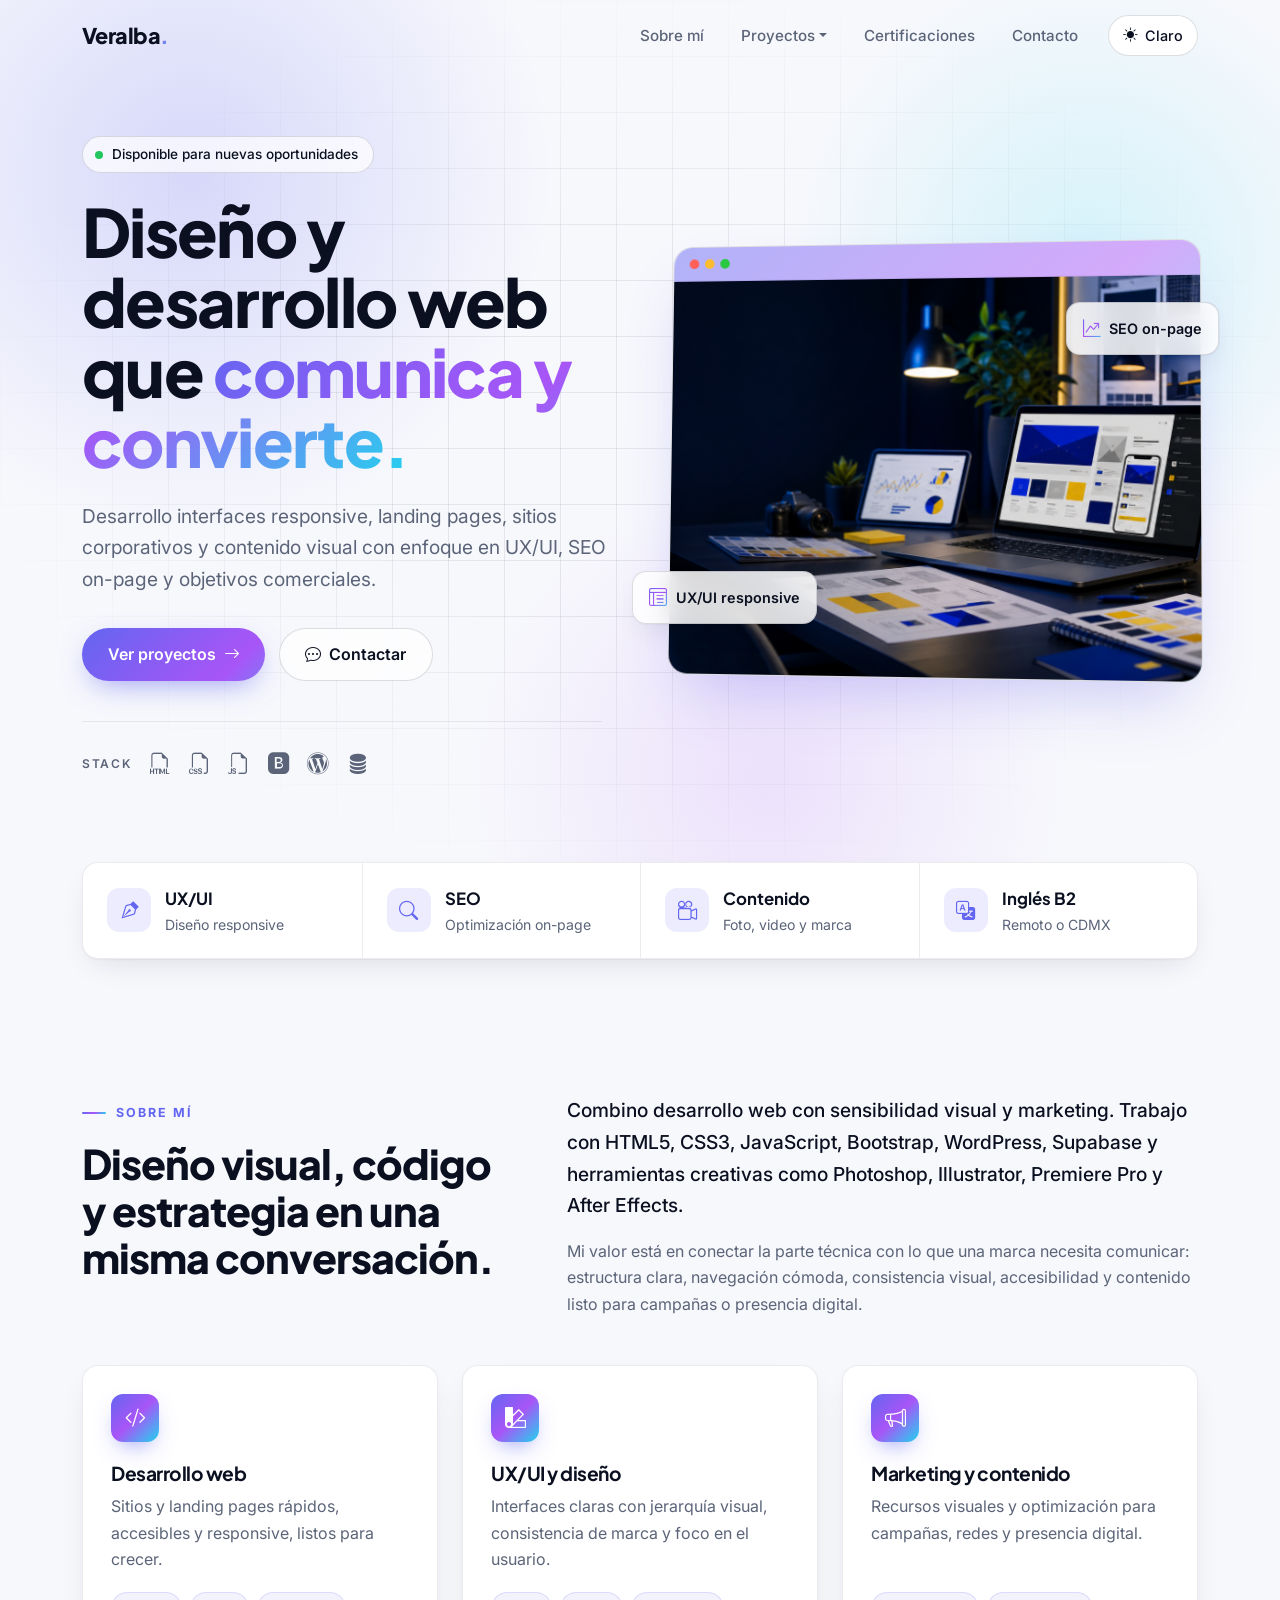
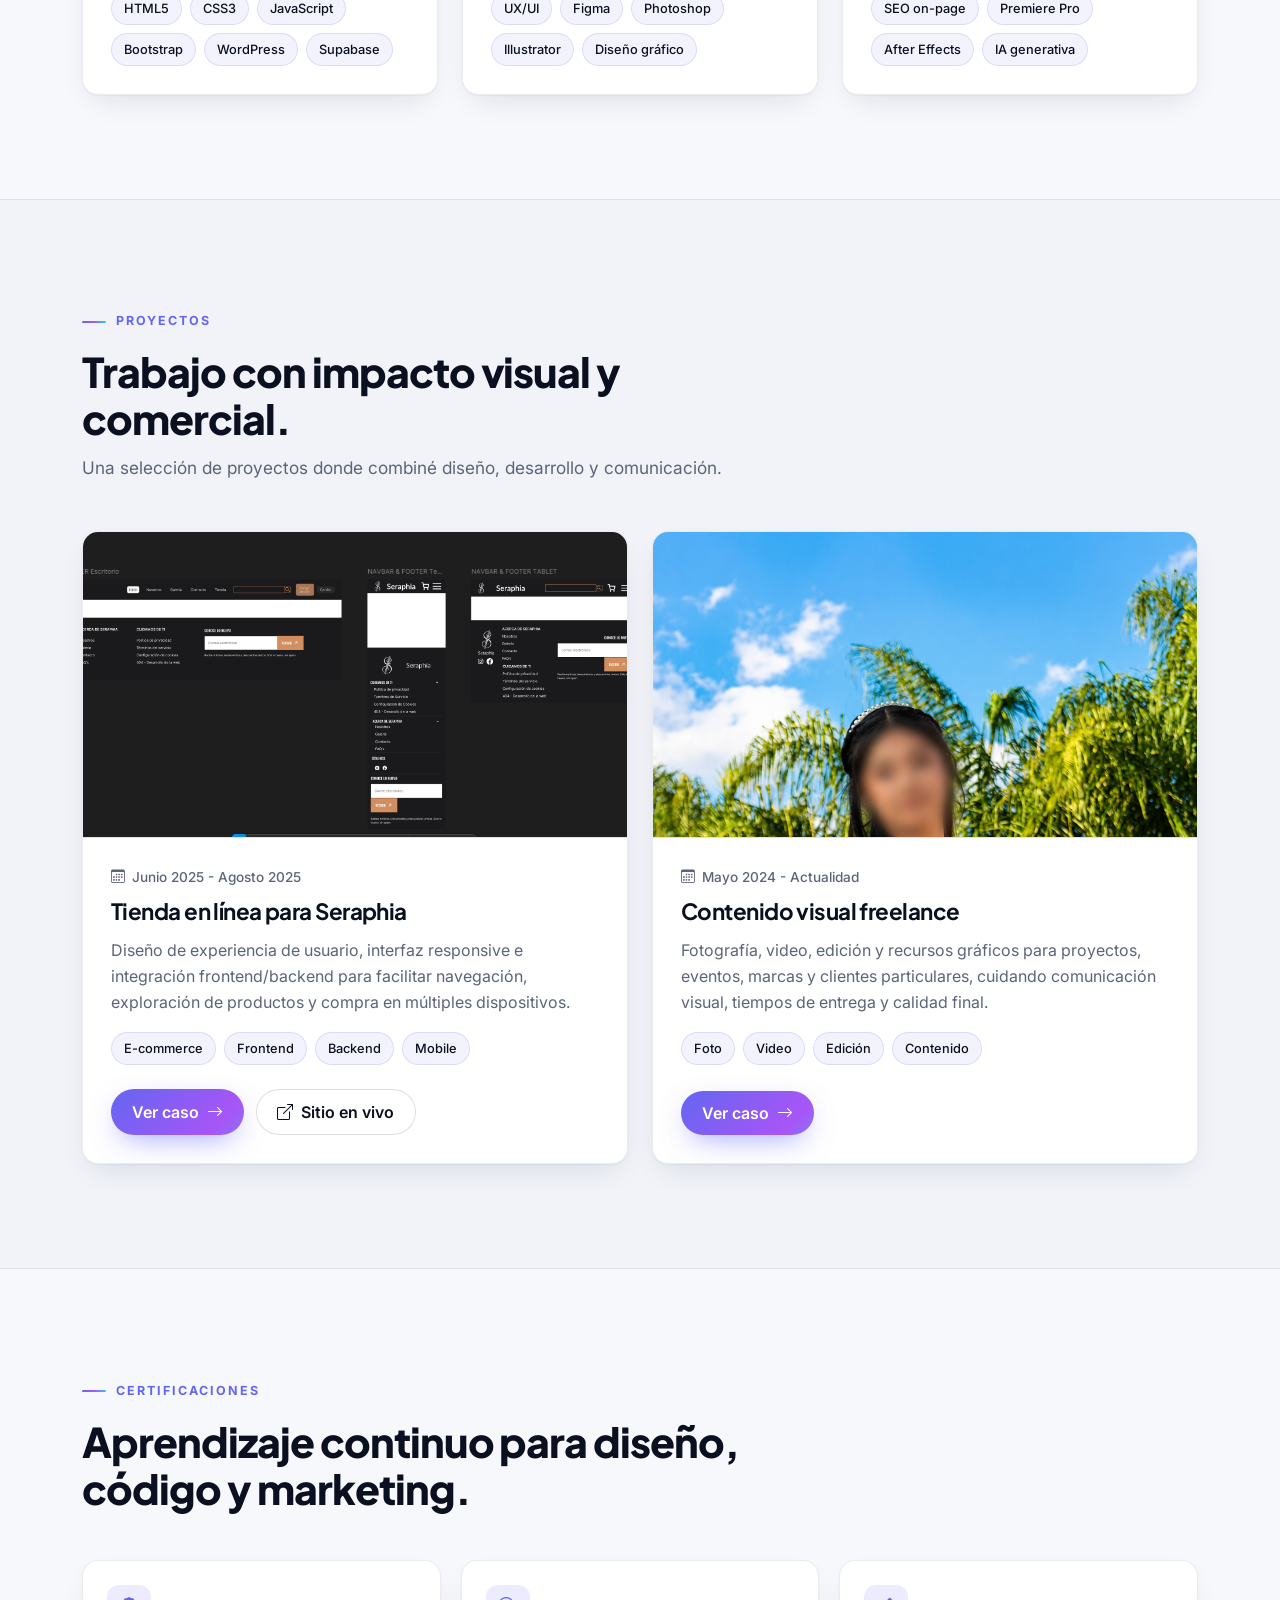
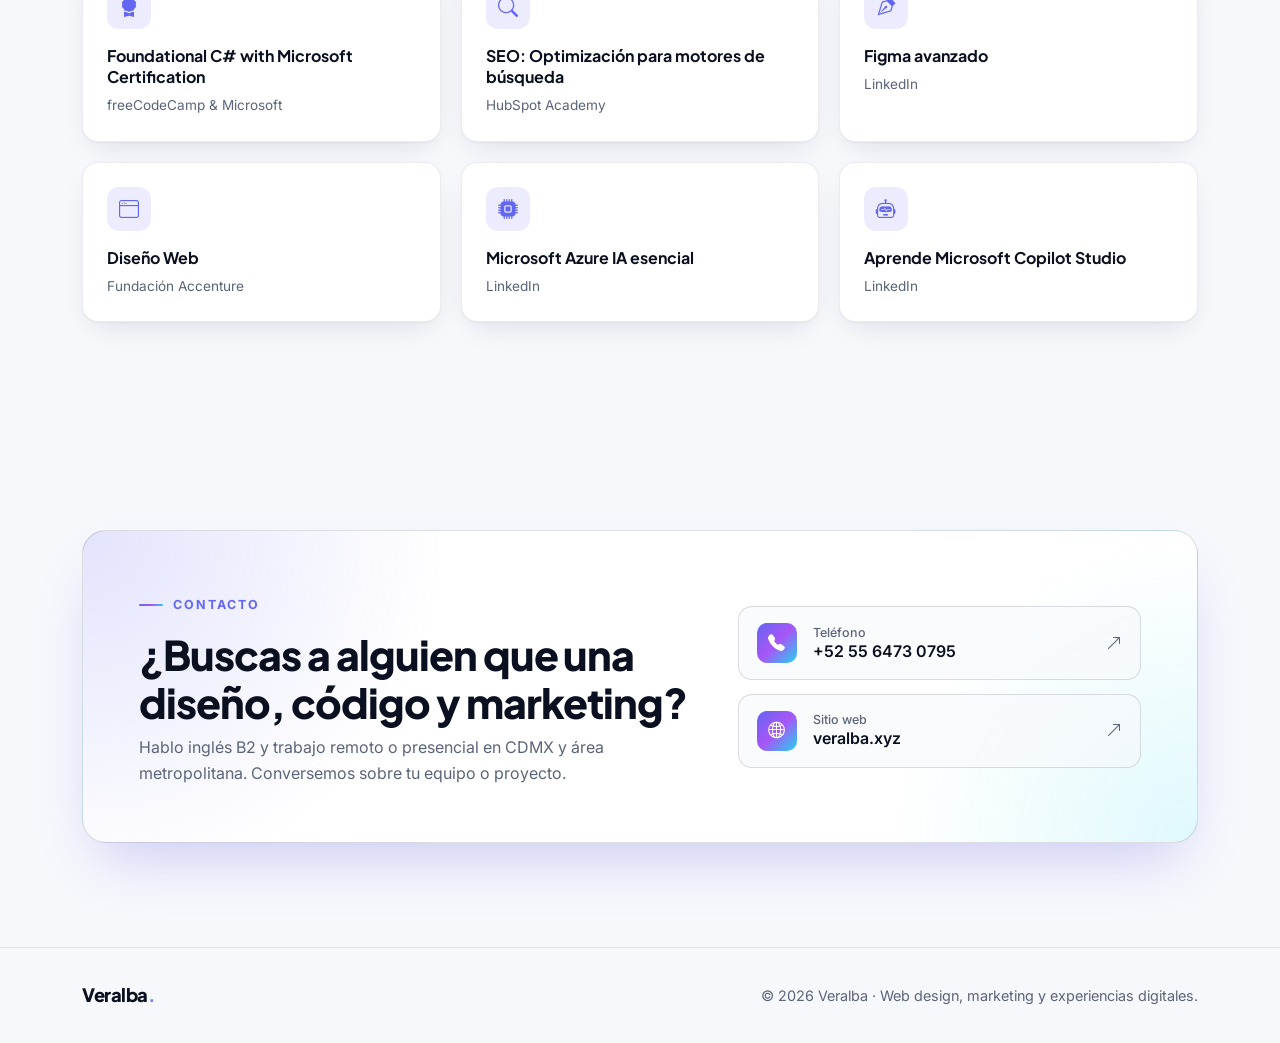
==== commit 64f67871: "Rediseño moderno del portafolio y eliminación de datos personales, CV y proyectos IONET" ====
--- a/index.html
+++ b/index.html
@@ -1,10 +1,14 @@
 <!doctype html>
-<html lang="es" data-bs-theme="light">
+<html lang="es" data-bs-theme="dark">
   <head>
     <meta charset="utf-8">
     <meta name="viewport" content="width=device-width, initial-scale=1">
-    <meta name="description" content="Portafolio de Miguel Angel Vergara Albarran, Web Designer y especialista en marketing digital, UX/UI, SEO y contenido visual.">
-    <title>Miguel Vergara | Web Designer & Marketing</title>
+    <meta name="description" content="Portafolio de Veralba, diseño web y marketing digital, UX/UI, SEO y contenido visual.">
+    <meta name="theme-color" content="#070a13">
+    <title>Veralba | Web Designer & Marketing</title>
+    <link rel="preconnect" href="https://fonts.googleapis.com">
+    <link rel="preconnect" href="https://fonts.gstatic.com" crossorigin>
+    <link rel="stylesheet" href="https://fonts.googleapis.com/css2?family=Inter:wght@400;500;600;700&family=Plus+Jakarta+Sans:wght@600;700;800&display=swap">
     <link rel="preconnect" href="https://cdn.jsdelivr.net">
     <link rel="stylesheet" href="https://cdn.jsdelivr.net/npm/bootstrap@5.3.3/dist/css/bootstrap.min.css">
     <link rel="stylesheet" href="https://cdn.jsdelivr.net/npm/bootstrap-icons@1.11.3/font/bootstrap-icons.min.css">
@@ -14,151 +18,189 @@
     <div data-navbar></div>
 
     <main>
+      <!-- Hero -->
       <section class="hero-section" id="inicio">
-        <img class="hero-bg" src="/assets/images/hero-web-marketing.png" alt="Mesa creativa con interfaces web, analítica y recursos de marketing digital">
-        <div class="hero-overlay"></div>
+        <div class="hero-glow" aria-hidden="true"></div>
+        <div class="hero-grid" aria-hidden="true"></div>
         <div class="container hero-content">
-          <div class="row align-items-center hero-row py-5">
-            <div class="col-lg-7 col-xl-6">
-              <p class="eyebrow">Web Designer + Marketing Digital</p>
-              <h1>Diseño sitios web que comunican, venden y se sienten hechos a la medida.</h1>
-              <p class="hero-copy">Soy Miguel Angel Vergara Albarran: desarrollo interfaces responsive, landing pages, sitios corporativos y contenido visual con enfoque en UX/UI, SEO on-page y objetivos comerciales.</p>
-              <div class="hero-actions">
-                <a class="btn btn-primary btn-lg" href="#proyectos"><i class="bi bi-grid-1x2-fill"></i> Ver proyectos</a>
-               
-              </div>
-              <div class="hero-metrics" aria-label="Resumen profesional">
-                <div><strong>UX/UI</strong><span>Diseño responsive</span></div>
-                <div><strong>SEO</strong><span>Optimización on-page</span></div>
-                <div><strong>Contenido</strong><span>Foto, video y marca</span></div>
-              </div>
-            </div>
-          </div>
-        </div>
-      </section>
-
+          <div class="row align-items-center g-5 hero-row">
+            <div class="col-lg-6">
+              <span class="status-badge reveal"><span class="status-dot"></span> Disponible para nuevas oportunidades</span>
+              <h1 class="reveal">Diseño y desarrollo web que <span class="gradient-text">comunica y convierte.</span></h1>
+              <p class="hero-copy reveal">Desarrollo interfaces responsive, landing pages, sitios corporativos y contenido visual con enfoque en UX/UI, SEO on-page y objetivos comerciales.</p>
+              <div class="hero-actions reveal">
+                <a class="btn btn-primary btn-lg" href="#proyectos">Ver proyectos <i class="bi bi-arrow-right"></i></a>
+                <a class="btn btn-ghost btn-lg" href="#contacto"><i class="bi bi-chat-dots"></i> Contactar</a>
+              </div>
+              <div class="hero-stack reveal" aria-label="Tecnologías principales">
+                <span class="stack-label">Stack</span>
+                <i class="bi bi-filetype-html" title="HTML5"></i>
+                <i class="bi bi-filetype-css" title="CSS3"></i>
+                <i class="bi bi-filetype-js" title="JavaScript"></i>
+                <i class="bi bi-bootstrap-fill" title="Bootstrap"></i>
+                <i class="bi bi-wordpress" title="WordPress"></i>
+                <i class="bi bi-database-fill" title="Supabase"></i>
+              </div>
+            </div>
+            <div class="col-lg-6">
+              <div class="hero-visual reveal">
+                <div class="hero-frame">
+                  <div class="frame-bar"><span></span><span></span><span></span></div>
+                  <img src="/assets/images/hero-web-marketing.png" alt="Mesa creativa con interfaces web, analítica y recursos de marketing digital">
+                </div>
+                <div class="float-chip chip-a"><i class="bi bi-layout-text-window-reverse"></i> UX/UI responsive</div>
+                <div class="float-chip chip-b"><i class="bi bi-graph-up-arrow"></i> SEO on-page</div>
+              </div>
+            </div>
+          </div>
+        </div>
+      </section>
+
+      <!-- Highlights -->
+      <section class="highlights">
+        <div class="container">
+          <div class="highlight-grid">
+            <div class="highlight reveal"><i class="bi bi-vector-pen"></i><div><strong>UX/UI</strong><span>Diseño responsive</span></div></div>
+            <div class="highlight reveal"><i class="bi bi-search"></i><div><strong>SEO</strong><span>Optimización on-page</span></div></div>
+            <div class="highlight reveal"><i class="bi bi-camera-reels"></i><div><strong>Contenido</strong><span>Foto, video y marca</span></div></div>
+            <div class="highlight reveal"><i class="bi bi-translate"></i><div><strong>Inglés B2</strong><span>Remoto o CDMX</span></div></div>
+          </div>
+        </div>
+      </section>
+
+      <!-- Sobre mí -->
       <section class="section-pad" id="sobre-mi">
         <div class="container">
-          <div class="row g-4 align-items-center">
-            <div class="col-lg-5">
+          <div class="row g-5 align-items-start">
+            <div class="col-lg-5 reveal">
               <p class="section-kicker">Sobre mí</p>
               <h2>Diseño visual, código y estrategia en una misma conversación.</h2>
             </div>
-            <div class="col-lg-7">
+            <div class="col-lg-7 reveal">
               <p class="lead">Combino desarrollo web con sensibilidad visual y marketing. Trabajo con HTML5, CSS3, JavaScript, Bootstrap, WordPress, Supabase y herramientas creativas como Photoshop, Illustrator, Premiere Pro y After Effects.</p>
               <p>Mi valor está en conectar la parte técnica con lo que una marca necesita comunicar: estructura clara, navegación cómoda, consistencia visual, accesibilidad y contenido listo para campañas o presencia digital.</p>
-              <div class="skill-cloud">
-                <span>HTML5</span><span>CSS3</span><span>JavaScript</span><span>Bootstrap</span><span>WordPress</span><span>UX/UI</span><span>SEO on-page</span><span>Supabase</span><span>Diseño gráfico</span><span>IA generativa</span>
-              </div>
-            </div>
-          </div>
-        </div>
-      </section>
-
+            </div>
+          </div>
+
+          <div class="row g-4 mt-2">
+            <div class="col-md-4">
+              <article class="service-card reveal">
+                <div class="service-icon"><i class="bi bi-code-slash"></i></div>
+                <h3>Desarrollo web</h3>
+                <p>Sitios y landing pages rápidos, accesibles y responsive, listos para crecer.</p>
+                <div class="skill-cloud"><span>HTML5</span><span>CSS3</span><span>JavaScript</span><span>Bootstrap</span><span>WordPress</span><span>Supabase</span></div>
+              </article>
+            </div>
+            <div class="col-md-4">
+              <article class="service-card reveal">
+                <div class="service-icon"><i class="bi bi-palette2"></i></div>
+                <h3>UX/UI y diseño</h3>
+                <p>Interfaces claras con jerarquía visual, consistencia de marca y foco en el usuario.</p>
+                <div class="skill-cloud"><span>UX/UI</span><span>Figma</span><span>Photoshop</span><span>Illustrator</span><span>Diseño gráfico</span></div>
+              </article>
+            </div>
+            <div class="col-md-4">
+              <article class="service-card reveal">
+                <div class="service-icon"><i class="bi bi-megaphone"></i></div>
+                <h3>Marketing y contenido</h3>
+                <p>Recursos visuales y optimización para campañas, redes y presencia digital.</p>
+                <div class="skill-cloud"><span>SEO on-page</span><span>Premiere Pro</span><span>After Effects</span><span>IA generativa</span></div>
+              </article>
+            </div>
+          </div>
+        </div>
+      </section>
+
+      <!-- Proyectos -->
       <section class="section-pad alt-section" id="proyectos">
         <div class="container">
-          <div class="section-heading">
+          <div class="section-heading reveal">
             <p class="section-kicker">Proyectos</p>
             <h2>Trabajo con impacto visual y comercial.</h2>
+            <p>Una selección de proyectos donde combiné diseño, desarrollo y comunicación.</p>
           </div>
           <div class="row g-4">
-            <div class="col-md-6">
-              <article class="project-card">
-                <div class="project-icon"><i class="bi bi-window-sidebar"></i></div>
-                <p class="project-date">Agosto 2025 - Mayo 2026</p>
-                <h3>Rediseño y reconstrucción de sitio corporativo</h3>
-                <p>Participación en dos etapas de rediseño para Industrias IONET: actualización visual de marca y reconstrucción integral desde cero con enfoque minimalista, moderno y responsive.</p>
-                <div class="tag-row"><span>UX/UI</span><span>Responsive</span><span>Marca</span><span>Supabase</span></div>
-                <div class="project-actions">
-                  <a class="btn btn-outline-primary" href="/proyectos/redisenio-sitio-corporativo.html"><i class="bi bi-arrow-right"></i> Ver detalle</a>
-                  <a class="btn btn-primary" href="https://www.ionet.mx/" target="_blank" rel="noreferrer"><i class="bi bi-box-arrow-up-right"></i> Visitar sitio</a>
-                </div>
-              </article>
-            </div>
-            <div class="col-md-6">
-              <article class="project-card">
-                <div class="project-icon"><i class="bi bi-stars"></i></div>
-                <p class="project-date">Enero 2026 - Febrero 2026</p>
-                <h3>Lanzamiento de producto de Inteligencia Artificial</h3>
-                <p>Conceptualización, identidad visual, sitio web y presentación comercial para un nuevo producto empresarial de IA, incluyendo comunicación de valor y lanzamiento en Microsoft México.</p>
-                <div class="tag-row"><span>Branding</span><span>Presentación</span><span>Web</span><span>Marketing</span></div>
-                <div class="project-actions">
-                  <a class="btn btn-outline-primary" href="/proyectos/lanzamiento-producto-ia.html"><i class="bi bi-arrow-right"></i> Ver detalle</a>
-                  <a class="btn btn-primary" href="https://www.ionet.mx/Pages/IONET/Eventos/detalleEvento.aspx?slug=ioxpm31presentacion" target="_blank" rel="noreferrer"><i class="bi bi-box-arrow-up-right"></i> Visitar sitio</a>
-                </div>
-              </article>
-            </div>
-            <div class="col-md-6">
-              <article class="project-card">
-                <div class="project-icon"><i class="bi bi-bag-check-fill"></i></div>
-                <p class="project-date">Junio 2025 - Agosto 2025</p>
-                <h3>Tienda en línea para Seraphia</h3>
-                <p>Diseño de experiencia de usuario, interfaz responsive e integración frontend/backend para facilitar navegación, exploración de productos y compra en múltiples dispositivos.</p>
-                <div class="tag-row"><span>E-commerce</span><span>Frontend</span><span>Backend</span><span>Mobile</span></div>
-                <div class="project-actions">
-                  <a class="btn btn-outline-primary" href="/proyectos/tienda-seraphia.html"><i class="bi bi-arrow-right"></i> Ver detalle</a>
-                  <a class="btn btn-primary" href="https://seraphia.vercel.app/" target="_blank" rel="noreferrer"><i class="bi bi-box-arrow-up-right"></i> Visitar sitio</a>
-                </div>
-              </article>
-            </div>
-            <div class="col-md-6">
-              <article class="project-card">
-                <div class="project-icon"><i class="bi bi-camera-reels-fill"></i></div>
-                <p class="project-date">Mayo 2024 - Actualidad</p>
-                <h3>Contenido visual freelance</h3>
-                <p>Fotografía, video, edición y recursos gráficos para proyectos, eventos, marcas y clientes particulares, cuidando comunicación visual, tiempos de entrega y calidad final.</p>
-                <div class="tag-row"><span>Foto</span><span>Video</span><span>Edición</span><span>Contenido</span></div>
-                <a class="btn btn-outline-primary mt-4" href="/proyectos/contenido-visual-freelance.html"><i class="bi bi-arrow-right"></i> Ver detalle</a>
-              </article>
-            </div>
-          </div>
-        </div>
-      </section>
-
+            <div class="col-lg-6">
+              <article class="project-card reveal">
+                <a class="project-thumb" href="/proyectos/tienda-seraphia.html" aria-label="Ver detalle de Tienda Seraphia">
+                  <img src="/assets/images/Seraphia1.png" alt="Vista de la tienda en línea Seraphia" loading="lazy">
+                </a>
+                <div class="project-body">
+                  <p class="project-date"><i class="bi bi-calendar3"></i> Junio 2025 - Agosto 2025</p>
+                  <h3>Tienda en línea para Seraphia</h3>
+                  <p>Diseño de experiencia de usuario, interfaz responsive e integración frontend/backend para facilitar navegación, exploración de productos y compra en múltiples dispositivos.</p>
+                  <div class="tag-row"><span>E-commerce</span><span>Frontend</span><span>Backend</span><span>Mobile</span></div>
+                  <div class="project-actions">
+                    <a class="btn btn-primary" href="/proyectos/tienda-seraphia.html">Ver caso <i class="bi bi-arrow-right"></i></a>
+                    <a class="btn btn-ghost" href="https://seraphia.vercel.app/" target="_blank" rel="noreferrer"><i class="bi bi-box-arrow-up-right"></i> Sitio en vivo</a>
+                  </div>
+                </div>
+              </article>
+            </div>
+            <div class="col-lg-6">
+              <article class="project-card reveal">
+                <a class="project-thumb" href="/proyectos/contenido-visual-freelance.html" aria-label="Ver detalle de Contenido visual freelance">
+                  <img src="/assets/images/freelance1.png" alt="Muestra de contenido visual freelance" loading="lazy">
+                </a>
+                <div class="project-body">
+                  <p class="project-date"><i class="bi bi-calendar3"></i> Mayo 2024 - Actualidad</p>
+                  <h3>Contenido visual freelance</h3>
+                  <p>Fotografía, video, edición y recursos gráficos para proyectos, eventos, marcas y clientes particulares, cuidando comunicación visual, tiempos de entrega y calidad final.</p>
+                  <div class="tag-row"><span>Foto</span><span>Video</span><span>Edición</span><span>Contenido</span></div>
+                  <div class="project-actions">
+                    <a class="btn btn-primary" href="/proyectos/contenido-visual-freelance.html">Ver caso <i class="bi bi-arrow-right"></i></a>
+                  </div>
+                </div>
+              </article>
+            </div>
+          </div>
+        </div>
+      </section>
+
+      <!-- Certificaciones -->
       <section class="section-pad" id="certificaciones">
         <div class="container">
-          <div class="section-heading">
+          <div class="section-heading reveal">
             <p class="section-kicker">Certificaciones</p>
             <h2>Aprendizaje continuo para diseño, código y marketing.</h2>
           </div>
           <div class="cert-grid">
-            <div class="cert-item"><i class="bi bi-award-fill"></i><span>Foundational C# with Microsoft Certification</span><small>freeCodeCamp & Microsoft</small></div>
-            <div class="cert-item"><i class="bi bi-search"></i><span>SEO: Optimización para motores de búsqueda</span><small>HubSpot Academy</small><a class="btn btn-sm btn-outline-primary cert-btn" href="https://app.hubspot.com/academy/achievements/j038wmd3/es/1/vergara-albarran-miguel-angel/seo-optimizacion-para-motores-de-busqueda" target="_blank" rel="noreferrer">Ver certificado</a></div>
-            <div class="cert-item"><i class="bi bi-vector-pen"></i><span>Figma avanzado</span><small>LinkedIn</small><a class="btn btn-sm btn-outline-primary cert-btn" href="https://www.linkedin.com/learning/certificates/234a15333bc64d1045750023b38f613f2a1ebfd5aaecff785a915a9754faea18?lipi=urn%3Ali%3Apage%3Ad_flagship3_profile_view_base_certifications_details%3Bg0DsJyPFTYKL1wXYNc6Ypw%3D%3D" target="_blank" rel="noreferrer">Ver certificado</a></div>
-            <div class="cert-item"><i class="bi bi-window"></i><span>Diseño Web</span><small>Fundación Accenture</small></div>
-            <div class="cert-item"><i class="bi bi-cpu-fill"></i><span>Microsoft Azure IA esencial</span><small>LinkedIn</small><a class="btn btn-sm btn-outline-primary cert-btn" href="https://www.linkedin.com/learning/certificates/7bcdc9b9c34cbe82849a0f3f154e33eed71b7022e242255b368643dbaa43e0e5?lipi=urn%3Ali%3Apage%3Ad_flagship3_profile_view_base_certifications_details%3Bg0DsJyPFTYKL1wXYNc6Ypw%3D%3D" target="_blank" rel="noreferrer">Ver certificado</a></div>
-            <div class="cert-item"><i class="bi bi-robot"></i><span>Aprende Microsoft Copilot Studio</span><small>LinkedIn</small><a class="btn btn-sm btn-outline-primary cert-btn" href="https://www.linkedin.com/learning/certificates/63880fd103c667c8bd0e025daa8c925cc00207e2f1463fc33469146c4e2d2374" target="_blank" rel="noreferrer">Ver certificado</a></div>
-          </div>
-        </div>
-      </section>
-
-      <section class="section-pad alt-section" id="enlaces">
-        <div class="container">
-          <div class="row g-4 align-items-stretch">
-            <div class="col-lg-5">
-              <p class="section-kicker">Enlaces</p>
-              <h2>Todo listo para conocer mi trabajo o contactarme.</h2>
-              <p class="mb-0">También hablo inglés B2 y trabajo remoto o presencial en CDMX y área metropolitana.</p>
-            </div>
-            <div class="col-lg-7">
-              <div class="link-panel">
-                <a href="https://github.com/MiguelVEAL" target="_blank" rel="noreferrer"><i class="bi bi-github"></i><span>GitHub</span></a>
-                <a href="https://www.veralba.xyz/" target="_blank" rel="noreferrer"><i class="bi bi-globe2"></i><span>Portafolio actual</span></a>
-                <a href="/Miguel_Angel_Vergara_Albarran_CV_Desarrollador_Web.pdf" target="_blank"><i class="bi bi-file-earmark-person-fill"></i><span>Descargar CV</span></a>
-                <a href="mailto:miguelveal@outlook.com"><i class="bi bi-envelope-fill"></i><span>miguelveal@outlook.com</span></a>
-                <a href="tel:+525564730795"><i class="bi bi-telephone-fill"></i><span>+52 55 6473 0795</span></a>
-              </div>
-            </div>
-          </div>
-        </div>
-      </section>
-
+            <div class="cert-item reveal"><i class="bi bi-award-fill"></i><span>Foundational C# with Microsoft Certification</span><small>freeCodeCamp & Microsoft</small></div>
+            <div class="cert-item reveal"><i class="bi bi-search"></i><span>SEO: Optimización para motores de búsqueda</span><small>HubSpot Academy</small></div>
+            <div class="cert-item reveal"><i class="bi bi-vector-pen"></i><span>Figma avanzado</span><small>LinkedIn</small></div>
+            <div class="cert-item reveal"><i class="bi bi-window"></i><span>Diseño Web</span><small>Fundación Accenture</small></div>
+            <div class="cert-item reveal"><i class="bi bi-cpu-fill"></i><span>Microsoft Azure IA esencial</span><small>LinkedIn</small></div>
+            <div class="cert-item reveal"><i class="bi bi-robot"></i><span>Aprende Microsoft Copilot Studio</span><small>LinkedIn</small></div>
+          </div>
+        </div>
+      </section>
+
+      <!-- Contacto -->
+      <section class="section-pad" id="contacto">
+        <div class="container">
+          <div class="cta-panel reveal">
+            <div class="row g-4 align-items-center">
+              <div class="col-lg-7">
+                <p class="section-kicker">Contacto</p>
+                <h2>¿Buscas a alguien que una diseño, código y marketing?</h2>
+                <p class="mb-0">Hablo inglés B2 y trabajo remoto o presencial en CDMX y área metropolitana. Conversemos sobre tu equipo o proyecto.</p>
+              </div>
+              <div class="col-lg-5">
+                <div class="link-panel">
+                  <a href="tel:+525564730795"><i class="bi bi-telephone-fill"></i><span><small>Teléfono</small>+52 55 6473 0795</span><i class="bi bi-arrow-up-right link-arrow"></i></a>
+                  <a href="https://www.veralba.xyz/" target="_blank" rel="noreferrer"><i class="bi bi-globe2"></i><span><small>Sitio web</small>veralba.xyz</span><i class="bi bi-arrow-up-right link-arrow"></i></a>
+                </div>
+              </div>
+            </div>
+          </div>
+        </div>
+      </section>
     </main>
 
     <footer class="site-footer">
-      <div class="container d-flex flex-column flex-md-row justify-content-between gap-2">
-        <span>© 2026 Miguel Vergara</span>
-        <span>Web design, marketing y experiencias digitales.</span>
+      <div class="container d-flex flex-column flex-md-row justify-content-between align-items-center gap-2">
+        <span class="footer-brand">Veralba<span class="brand-dot">.</span></span>
+        <span>© 2026 Veralba · Web design, marketing y experiencias digitales.</span>
       </div>
     </footer>
 
--- a/styles.css
+++ b/styles.css
@@ -1,347 +1,663 @@
+/* ==========================================================================
+   Veralba — Design tokens
+   ========================================================================== */
 :root {
-  --blue: #0647ff;
-  --blue-strong: #0021a8;
-  --yellow: #ffd100;
-  --yellow-soft: #ffe66d;
-  --ink: #101828;
-  --muted: #5a6475;
+  --accent: #6366f1;
+  --accent-2: #22d3ee;
+  --accent-3: #a855f7;
+  --gradient: linear-gradient(135deg, var(--accent) 0%, var(--accent-3) 50%, var(--accent-2) 100%);
+
+  --bg: #f7f8fc;
   --surface: #ffffff;
-  --surface-2: #f3f6ff;
-  --line: rgba(6, 71, 255, 0.16);
-  --shadow: 0 18px 55px rgba(0, 33, 168, 0.14);
+  --surface-2: #f1f3f9;
+  --ink: #0b1020;
+  --muted: #5b6478;
+  --line: rgba(15, 23, 42, 0.08);
+  --line-strong: rgba(15, 23, 42, 0.14);
+  --shadow: 0 1px 2px rgba(15, 23, 42, 0.04), 0 12px 32px -12px rgba(15, 23, 42, 0.14);
+  --shadow-lg: 0 30px 60px -20px rgba(79, 70, 229, 0.28);
+
+  --radius: 16px;
+  --radius-sm: 10px;
+  --font-body: "Inter", system-ui, -apple-system, "Segoe UI", sans-serif;
+  --font-display: "Plus Jakarta Sans", "Inter", system-ui, sans-serif;
+  --ease: cubic-bezier(0.22, 1, 0.36, 1);
 }
 
 [data-bs-theme="dark"] {
-  --ink: #f8fbff;
-  --muted: #b8c3d8;
-  --surface: #071024;
-  --surface-2: #0d1a33;
-  --line: rgba(255, 209, 0, 0.2);
-  --shadow: 0 18px 55px rgba(0, 0, 0, 0.35);
-}
-
-* {
-  box-sizing: border-box;
-}
-
-html {
-  scroll-behavior: smooth;
-}
+  --bg: #070a13;
+  --surface: #0d1220;
+  --surface-2: #0a0f1b;
+  --ink: #eef1fb;
+  --muted: #98a2bb;
+  --line: rgba(255, 255, 255, 0.07);
+  --line-strong: rgba(255, 255, 255, 0.14);
+  --shadow: 0 1px 2px rgba(0, 0, 0, 0.3), 0 16px 40px -16px rgba(0, 0, 0, 0.6);
+  --shadow-lg: 0 30px 70px -20px rgba(99, 102, 241, 0.35);
+}
+
+/* ==========================================================================
+   Base
+   ========================================================================== */
+* { box-sizing: border-box; }
+
+html { scroll-behavior: smooth; }
 
 body {
+  background: var(--bg);
+  color: var(--ink);
+  font-family: var(--font-body);
+  font-size: 1rem;
+  line-height: 1.65;
+  -webkit-font-smoothing: antialiased;
+  text-rendering: optimizeLegibility;
+}
+
+::selection { background: color-mix(in srgb, var(--accent) 35%, transparent); }
+
+section { scroll-margin-top: 80px; }
+
+h1, h2, h3, .navbar-brand, .footer-brand {
+  font-family: var(--font-display);
+  letter-spacing: -0.025em;
+}
+
+h2 {
+  font-size: clamp(1.85rem, 3.2vw, 2.6rem);
+  font-weight: 800;
+  line-height: 1.15;
+}
+
+p { color: var(--muted); }
+
+a { transition: color 0.2s var(--ease); }
+
+.fw-black { font-weight: 800; }
+
+.gradient-text {
+  background: var(--gradient);
+  -webkit-background-clip: text;
+  background-clip: text;
+  color: transparent;
+}
+
+/* ==========================================================================
+   Buttons
+   ========================================================================== */
+.btn {
+  align-items: center;
+  border-radius: 999px;
+  display: inline-flex;
+  font-weight: 600;
+  gap: 0.5rem;
+  justify-content: center;
+  padding: 0.65rem 1.3rem;
+  transition: transform 0.25s var(--ease), box-shadow 0.25s var(--ease), background 0.25s var(--ease), border-color 0.25s var(--ease);
+}
+
+.btn-lg { font-size: 1rem; padding: 0.85rem 1.6rem; }
+.btn-sm { padding: 0.4rem 0.9rem; }
+
+.btn i { transition: transform 0.25s var(--ease); }
+.btn:hover i.bi-arrow-right { transform: translateX(3px); }
+
+.btn-primary {
+  --bs-btn-color: #fff;
+  --bs-btn-hover-color: #fff;
+  --bs-btn-active-color: #fff;
+  background: var(--gradient);
+  background-size: 160% 160%;
+  border: 0;
+  box-shadow: 0 10px 30px -10px rgba(99, 102, 241, 0.7);
+}
+
+.btn-primary:hover,
+.btn-primary:focus-visible {
+  background-position: 100% 50%;
+  box-shadow: 0 16px 36px -10px rgba(99, 102, 241, 0.85);
+  transform: translateY(-2px);
+}
+
+.btn-ghost,
+.btn-outline-primary {
+  --bs-btn-color: var(--ink);
+  --bs-btn-hover-color: var(--ink);
+  --bs-btn-active-color: var(--ink);
+  background: color-mix(in srgb, var(--surface) 70%, transparent);
+  border: 1px solid var(--line-strong);
+  backdrop-filter: blur(8px);
+}
+
+.btn-ghost:hover,
+.btn-outline-primary:hover {
   background: var(--surface);
-  color: var(--ink);
-  font-family: Inter, system-ui, -apple-system, BlinkMacSystemFont, "Segoe UI", sans-serif;
-}
-
-section {
-  scroll-margin-top: 78px;
-}
-
-.fw-black {
-  font-weight: 900;
-}
-
+  border-color: color-mix(in srgb, var(--accent) 60%, transparent);
+  transform: translateY(-2px);
+}
+
+/* ==========================================================================
+   Navbar
+   ========================================================================== */
 .portfolio-nav {
-  background: color-mix(in srgb, var(--surface) 88%, transparent);
-  border-bottom: 1px solid var(--line);
-  backdrop-filter: blur(18px);
-  min-height: 69px;
+  background: transparent;
+  border-bottom: 1px solid transparent;
+  min-height: 72px;
+  transition: background 0.3s var(--ease), border-color 0.3s var(--ease), backdrop-filter 0.3s var(--ease);
+}
+
+.portfolio-nav.is-scrolled {
+  background: color-mix(in srgb, var(--bg) 78%, transparent);
+  backdrop-filter: saturate(160%) blur(16px);
+  -webkit-backdrop-filter: saturate(160%) blur(16px);
+  border-bottom-color: var(--line);
 }
 
 .navbar-brand {
-  color: var(--blue);
-  letter-spacing: 0;
-}
-
-[data-bs-theme="dark"] .navbar-brand {
-  color: var(--yellow);
+  color: var(--ink);
+  font-size: 1.35rem;
+}
+
+.navbar-brand:hover { color: var(--ink); }
+
+.brand-dot {
+  background: var(--gradient);
+  -webkit-background-clip: text;
+  background-clip: text;
+  color: transparent;
 }
 
 .nav-link {
-  color: var(--ink);
-  font-weight: 700;
+  border-radius: 999px;
+  color: var(--muted);
+  font-size: 0.95rem;
+  font-weight: 500;
+  padding: 0.45rem 0.9rem !important;
 }
 
 .nav-link:hover,
-.nav-link:focus {
-  color: var(--blue);
+.nav-link:focus,
+.nav-link.show {
+  color: var(--ink);
 }
 
 .navbar-toggler {
   align-items: center;
-  background: var(--blue);
-  border: 0;
-  border-radius: 8px;
-  color: #fff;
+  background: var(--surface);
+  border: 1px solid var(--line-strong);
+  border-radius: 12px;
+  color: var(--ink);
   display: inline-flex;
-  font-size: 1.45rem;
+  font-size: 1.4rem;
   height: 44px;
   justify-content: center;
   padding: 0;
   width: 44px;
 }
 
-.navbar-toggler:focus {
-  box-shadow: 0 0 0 0.2rem color-mix(in srgb, var(--yellow) 42%, transparent);
-}
-
-[data-bs-theme="dark"] .navbar-toggler {
-  background: var(--yellow);
-  color: #061024;
-}
+.navbar-toggler:focus { box-shadow: 0 0 0 0.2rem color-mix(in srgb, var(--accent) 35%, transparent); }
 
 .nav-offcanvas {
-  --bs-offcanvas-bg: var(--surface);
+  --bs-offcanvas-bg: var(--bg);
   --bs-offcanvas-color: var(--ink);
+}
+
+.offcanvas-title {
+  font-family: var(--font-display);
+  font-size: 1.25rem;
+  font-weight: 800;
+}
+
+.portfolio-dropdown {
+  background: color-mix(in srgb, var(--surface) 92%, transparent);
+  backdrop-filter: blur(16px);
+  border: 1px solid var(--line);
+  border-radius: var(--radius);
+  box-shadow: var(--shadow);
+  min-width: 260px;
+  padding: 0.5rem;
+}
+
+.portfolio-dropdown .dropdown-item {
+  align-items: center;
+  border-radius: var(--radius-sm);
+  color: var(--ink);
+  display: flex;
+  font-weight: 500;
+  gap: 0.65rem;
+  padding: 0.6rem 0.75rem;
+}
+
+.portfolio-dropdown .dropdown-item i { color: var(--accent); }
+
+.portfolio-dropdown .dropdown-item:hover,
+.portfolio-dropdown .dropdown-item:focus {
+  background: color-mix(in srgb, var(--accent) 12%, transparent);
+  color: var(--ink);
+}
+
+.portfolio-dropdown .dropdown-divider { border-color: var(--line); }
+
+.theme-toggle {
+  align-items: center;
   background: var(--surface);
-  background-color: var(--surface);
-  color: var(--ink);
-}
-
-.offcanvas-backdrop.show {
-  opacity: 0.58;
-}
-
-[data-bs-theme="dark"] .offcanvas-backdrop.show {
-  opacity: 0.72;
-}
-
-.offcanvas-title {
-  color: var(--blue);
-  font-size: 1.2rem;
-  font-weight: 900;
-  letter-spacing: 0;
-}
-
-[data-bs-theme="dark"] .offcanvas-title {
-  color: var(--yellow);
-}
-
-.portfolio-dropdown {
+  border: 1px solid var(--line-strong);
+  border-radius: 999px;
+  color: var(--ink);
+  display: inline-flex;
+  font-size: 0.9rem;
+  font-weight: 500;
+  gap: 0.45rem;
+  min-height: 40px;
+  padding: 0.45rem 0.9rem;
+  transition: border-color 0.2s var(--ease);
+}
+
+.theme-toggle:hover { border-color: var(--accent); }
+
+/* ==========================================================================
+   Hero
+   ========================================================================== */
+.hero-section {
+  overflow: hidden;
+  padding: 8.5rem 0 5rem;
+  position: relative;
+}
+
+.hero-row { min-height: 70vh; }
+
+.hero-glow {
+  background:
+    radial-gradient(600px circle at 15% 20%, rgba(99, 102, 241, 0.22), transparent 60%),
+    radial-gradient(500px circle at 85% 30%, rgba(34, 211, 238, 0.16), transparent 60%),
+    radial-gradient(500px circle at 60% 90%, rgba(168, 85, 247, 0.14), transparent 60%);
+  inset: 0;
+  pointer-events: none;
+  position: absolute;
+}
+
+.hero-grid {
+  background-image:
+    linear-gradient(var(--line) 1px, transparent 1px),
+    linear-gradient(90deg, var(--line) 1px, transparent 1px);
+  background-size: 56px 56px;
+  inset: 0;
+  mask-image: radial-gradient(ellipse at center, #000 30%, transparent 75%);
+  -webkit-mask-image: radial-gradient(ellipse at center, #000 30%, transparent 75%);
+  pointer-events: none;
+  position: absolute;
+}
+
+.hero-content { position: relative; z-index: 1; }
+
+.status-badge {
+  align-items: center;
+  background: color-mix(in srgb, var(--surface) 70%, transparent);
+  border: 1px solid var(--line-strong);
+  border-radius: 999px;
+  color: var(--ink);
+  display: inline-flex;
+  font-size: 0.85rem;
+  font-weight: 500;
+  gap: 0.55rem;
+  margin-bottom: 1.5rem;
+  padding: 0.4rem 0.95rem 0.4rem 0.75rem;
+  backdrop-filter: blur(8px);
+}
+
+.status-dot {
+  background: #22c55e;
+  border-radius: 50%;
+  box-shadow: 0 0 0 0 rgba(34, 197, 94, 0.6);
+  height: 8px;
+  width: 8px;
+  animation: pulse 2s infinite;
+}
+
+@keyframes pulse {
+  0% { box-shadow: 0 0 0 0 rgba(34, 197, 94, 0.55); }
+  70% { box-shadow: 0 0 0 10px rgba(34, 197, 94, 0); }
+  100% { box-shadow: 0 0 0 0 rgba(34, 197, 94, 0); }
+}
+
+.hero-section h1 {
+  font-size: clamp(2.5rem, 5.2vw, 4.4rem);
+  font-weight: 800;
+  line-height: 1.05;
+  margin-bottom: 0;
+}
+
+.hero-copy {
+  font-size: clamp(1.05rem, 1.6vw, 1.2rem);
+  margin: 1.5rem 0 2rem;
+  max-width: 560px;
+}
+
+.hero-actions {
+  display: flex;
+  flex-wrap: wrap;
+  gap: 0.85rem;
+}
+
+.hero-stack {
+  align-items: center;
+  border-top: 1px solid var(--line);
+  color: var(--muted);
+  display: flex;
+  flex-wrap: wrap;
+  font-size: 1.35rem;
+  gap: 1.1rem;
+  margin-top: 2.5rem;
+  max-width: 520px;
+  padding-top: 1.5rem;
+}
+
+.hero-stack i { transition: color 0.2s var(--ease), transform 0.2s var(--ease); }
+.hero-stack i:hover { color: var(--ink); transform: translateY(-2px); }
+
+.stack-label {
+  font-size: 0.75rem;
+  font-weight: 600;
+  letter-spacing: 0.14em;
+  text-transform: uppercase;
+}
+
+.hero-visual { position: relative; }
+
+.hero-frame {
+  background: var(--surface);
+  border: 1px solid var(--line-strong);
+  border-radius: 20px;
+  box-shadow: var(--shadow-lg);
+  overflow: hidden;
+  position: relative;
+  transform: perspective(1400px) rotateY(-6deg) rotateX(3deg);
+  transition: transform 0.6s var(--ease);
+}
+
+.hero-visual:hover .hero-frame { transform: perspective(1400px) rotateY(0) rotateX(0); }
+
+.hero-frame::before {
+  background: var(--gradient);
+  border-radius: 21px;
+  content: "";
+  inset: -1px;
+  opacity: 0.5;
+  position: absolute;
+  z-index: -1;
+}
+
+.frame-bar {
+  border-bottom: 1px solid var(--line);
+  display: flex;
+  gap: 6px;
+  padding: 0.75rem 1rem;
+}
+
+.frame-bar span {
+  background: var(--line-strong);
+  border-radius: 50%;
+  height: 10px;
+  width: 10px;
+}
+
+.frame-bar span:nth-child(1) { background: #ff5f57; }
+.frame-bar span:nth-child(2) { background: #febc2e; }
+.frame-bar span:nth-child(3) { background: #28c840; }
+
+.hero-frame img {
+  aspect-ratio: 4 / 3;
+  display: block;
+  object-fit: cover;
+  width: 100%;
+}
+
+.float-chip {
+  align-items: center;
+  background: color-mix(in srgb, var(--surface) 85%, transparent);
+  border: 1px solid var(--line-strong);
+  border-radius: 14px;
+  box-shadow: var(--shadow);
+  color: var(--ink);
+  display: inline-flex;
+  font-size: 0.9rem;
+  font-weight: 600;
+  gap: 0.55rem;
+  padding: 0.7rem 1rem;
+  position: absolute;
+  backdrop-filter: blur(12px);
+  animation: float 6s ease-in-out infinite;
+}
+
+.float-chip i {
+  background: var(--gradient);
+  -webkit-background-clip: text;
+  background-clip: text;
+  color: transparent;
+  font-size: 1.1rem;
+}
+
+.chip-a { bottom: 12%; left: -6%; }
+.chip-b { right: -4%; top: 14%; animation-delay: -3s; }
+
+@keyframes float {
+  0%, 100% { transform: translateY(0); }
+  50% { transform: translateY(-10px); }
+}
+
+/* ==========================================================================
+   Highlights strip
+   ========================================================================== */
+.highlights { padding: 0 0 2rem; }
+
+.highlight-grid {
   background: var(--surface);
   border: 1px solid var(--line);
-  border-radius: 8px;
+  border-radius: var(--radius);
   box-shadow: var(--shadow);
-  min-width: 270px;
-  padding: 0.55rem;
-}
-
-.portfolio-dropdown .dropdown-item {
-  align-items: center;
-  border-radius: 6px;
-  color: var(--ink);
-  display: flex;
-  font-weight: 800;
-  gap: 0.65rem;
-  min-height: 42px;
-}
-
-.portfolio-dropdown .dropdown-item i {
-  color: var(--blue);
-}
-
-.portfolio-dropdown .dropdown-item:hover,
-.portfolio-dropdown .dropdown-item:focus {
-  background: color-mix(in srgb, var(--yellow) 24%, var(--surface));
-  color: var(--ink);
-}
-
-.portfolio-dropdown .dropdown-divider {
-  border-color: var(--line);
-}
-
-[data-bs-theme="dark"] .portfolio-dropdown .dropdown-item i {
-  color: var(--yellow);
-}
-
-.theme-toggle {
-  align-items: center;
-  background: var(--ink);
-  border: 0;
-  border-radius: 999px;
-  color: var(--surface);
+  display: grid;
+  grid-template-columns: repeat(4, 1fr);
+  overflow: hidden;
+}
+
+.highlight {
+  align-items: center;
+  display: flex;
+  gap: 0.9rem;
+  padding: 1.4rem 1.5rem;
+}
+
+.highlight + .highlight { border-left: 1px solid var(--line); }
+
+.highlight i {
+  align-items: center;
+  background: color-mix(in srgb, var(--accent) 12%, transparent);
+  border-radius: 12px;
+  color: var(--accent);
   display: inline-flex;
-  font-weight: 800;
-  gap: 0.45rem;
-  min-height: 42px;
-  padding: 0.6rem 0.95rem;
-}
-
-.hero-section {
-  min-height: 76vh;
-  overflow: hidden;
-  position: relative;
-  margin-top: 25px;
-}
-
-.hero-row {
-  min-height: 76vh;
-}
-
-.hero-bg {
-  height: 100%;
-  inset: 0;
-  object-fit: cover;
-  object-position: center;
-  position: absolute;
-  width: 100%;
-}
-
-.hero-overlay {
-  background:
-    linear-gradient(90deg, rgba(1, 13, 43, 0.94) 0%, rgba(3, 24, 75, 0.84) 42%, rgba(3, 24, 75, 0.2) 100%),
-    linear-gradient(0deg, rgba(0, 0, 0, 0.42), transparent 42%);
-  inset: 0;
-  position: absolute;
-}
-
-.hero-content {
-  color: #fff;
-  position: relative;
-  z-index: 1;
+  flex-shrink: 0;
+  font-size: 1.2rem;
+  height: 44px;
+  justify-content: center;
+  width: 44px;
+}
+
+.highlight strong,
+.highlight span { display: block; }
+
+.highlight strong {
+  font-family: var(--font-display);
+  font-size: 1.05rem;
+}
+
+.highlight span {
+  color: var(--muted);
+  font-size: 0.88rem;
+}
+
+/* ==========================================================================
+   Sections
+   ========================================================================== */
+.section-pad { padding: 6.5rem 0; }
+
+.alt-section {
+  background: var(--surface-2);
+  border-bottom: 1px solid var(--line);
+  border-top: 1px solid var(--line);
 }
 
 .eyebrow,
 .section-kicker {
-  color: var(--yellow);
-  font-size: 0.82rem;
-  font-weight: 900;
-  letter-spacing: 0.08em;
-  margin-bottom: 0.85rem;
+  align-items: center;
+  color: var(--accent);
+  display: inline-flex;
+  font-size: 0.78rem;
+  font-weight: 700;
+  gap: 0.6rem;
+  letter-spacing: 0.16em;
+  margin-bottom: 1rem;
   text-transform: uppercase;
 }
 
-.hero-section h1,
-.section-heading h2,
-section h2 {
-  font-weight: 900;
-  letter-spacing: 0;
-}
-
-.hero-section h1 {
-  font-size: clamp(2.45rem, 5vw, 4.85rem);
-  line-height: 0.98;
-  max-width: 820px;
-}
-
-.hero-copy {
-  color: rgba(255, 255, 255, 0.82);
-  font-size: clamp(1rem, 2vw, 1.25rem);
-  margin: 1.4rem 0 1.8rem;
+.section-kicker::before {
+  background: var(--gradient);
+  border-radius: 2px;
+  content: "";
+  height: 2px;
+  width: 24px;
+}
+
+.section-heading {
+  margin-bottom: 3rem;
   max-width: 680px;
 }
 
-.hero-actions,
-.hero-metrics,
+.section-heading p:not(.section-kicker) { font-size: 1.08rem; margin: 0.75rem 0 0; }
+
+.lead {
+  color: var(--ink);
+  font-size: 1.2rem;
+  font-weight: 500;
+}
+
+/* Tags */
 .tag-row,
 .skill-cloud {
   display: flex;
   flex-wrap: wrap;
-  gap: 0.8rem;
-}
-
-.btn {
-  border-radius: 8px;
-  font-weight: 900;
-}
-
-.btn-primary {
-  --bs-btn-bg: var(--yellow);
-  --bs-btn-border-color: var(--yellow);
-  --bs-btn-color: #061024;
-  --bs-btn-hover-bg: var(--yellow-soft);
-  --bs-btn-hover-border-color: var(--yellow-soft);
-  --bs-btn-hover-color: #061024;
-}
-
-.btn-outline-light {
-  --bs-btn-border-color: rgba(255, 255, 255, 0.72);
-  --bs-btn-hover-color: #061024;
-}
-
-.btn-outline-primary {
-  --bs-btn-border-color: var(--blue);
-  --bs-btn-color: var(--blue);
-  --bs-btn-hover-bg: var(--blue);
-  --bs-btn-hover-border-color: var(--blue);
-  --bs-btn-hover-color: #fff;
-}
-
-[data-bs-theme="dark"] .btn-outline-primary {
-  --bs-btn-border-color: var(--yellow);
-  --bs-btn-color: var(--yellow);
-  --bs-btn-hover-bg: var(--yellow);
-  --bs-btn-hover-border-color: var(--yellow);
-  --bs-btn-hover-color: #061024;
-}
-
-.hero-metrics {
-  margin-top: 2rem;
-}
-
-.hero-metrics div {
-  border-left: 4px solid var(--yellow);
-  min-width: 150px;
-  padding-left: 0.8rem;
-}
-
-.hero-metrics strong,
-.hero-metrics span {
-  display: block;
-}
-
-.hero-metrics span {
-  color: rgba(255, 255, 255, 0.72);
-}
-
-.section-pad {
-  padding: 6rem 0;
-}
-
-.alt-section {
-  background: var(--surface-2);
-}
-
-.lead {
-  color: var(--ink);
-  font-weight: 650;
-}
-
-p {
-  color: var(--muted);
+  gap: 0.5rem;
 }
 
 .skill-cloud span,
 .tag-row span {
-  background: color-mix(in srgb, var(--yellow) 22%, var(--surface));
-  border: 1px solid var(--line);
+  background: color-mix(in srgb, var(--accent) 8%, transparent);
+  border: 1px solid color-mix(in srgb, var(--accent) 18%, transparent);
   border-radius: 999px;
   color: var(--ink);
-  font-size: 0.9rem;
-  font-weight: 800;
-  padding: 0.55rem 0.78rem;
-}
-
-.section-heading {
-  margin-bottom: 2rem;
-  max-width: 740px;
-}
-
+  font-size: 0.8rem;
+  font-weight: 500;
+  padding: 0.3rem 0.75rem;
+}
+
+/* Cards (shared) */
+.service-card,
 .project-card,
 .cert-item,
 .contact-form {
   background: var(--surface);
   border: 1px solid var(--line);
-  border-radius: 8px;
+  border-radius: var(--radius);
   box-shadow: var(--shadow);
-}
-
-.project-card {
+  position: relative;
+  transition: transform 0.35s var(--ease), border-color 0.35s var(--ease), box-shadow 0.35s var(--ease);
+}
+
+.service-card:hover,
+.project-card:hover,
+.cert-item:hover {
+  border-color: color-mix(in srgb, var(--accent) 45%, transparent);
+  box-shadow: var(--shadow-lg);
+  transform: translateY(-4px);
+}
+
+/* Services */
+.service-card {
   display: flex;
   flex-direction: column;
   height: 100%;
-  padding: 1.5rem;
+  padding: 1.75rem;
+}
+
+.service-card h3 {
+  font-size: 1.2rem;
+  font-weight: 700;
+  margin-bottom: 0.5rem;
+}
+
+.service-card p { margin-bottom: 1.25rem; }
+.service-card .skill-cloud { margin-top: auto; }
+
+.service-icon,
+.project-icon {
+  align-items: center;
+  background: var(--gradient);
+  border-radius: 12px;
+  box-shadow: 0 10px 24px -10px rgba(99, 102, 241, 0.8);
+  color: #fff;
+  display: inline-flex;
+  font-size: 1.3rem;
+  height: 48px;
+  justify-content: center;
+  margin-bottom: 1.25rem;
+  width: 48px;
+}
+
+/* Projects */
+.project-card {
+  display: flex;
+  flex-direction: column;
+  height: 100%;
+  overflow: hidden;
+}
+
+.project-thumb {
+  aspect-ratio: 16 / 9;
+  background: var(--surface-2);
+  border-bottom: 1px solid var(--line);
+  display: block;
+  overflow: hidden;
+}
+
+.project-thumb img {
+  height: 100%;
+  object-fit: cover;
+  object-position: top;
+  transition: transform 0.7s var(--ease);
+  width: 100%;
+}
+
+.project-card:hover .project-thumb img { transform: scale(1.05); }
+
+.project-body {
+  display: flex;
+  flex: 1;
+  flex-direction: column;
+  padding: 1.75rem;
+}
+
+.project-date {
+  align-items: center;
+  color: var(--muted);
+  display: flex;
+  font-size: 0.85rem;
+  font-weight: 500;
+  gap: 0.45rem;
+  margin-bottom: 0.6rem;
+}
+
+.project-card h3 {
+  font-size: 1.4rem;
+  font-weight: 700;
+  margin-bottom: 0.75rem;
 }
 
 .project-actions {
@@ -352,78 +668,46 @@
   padding-top: 1.5rem;
 }
 
-.project-actions .btn {
-  align-items: center;
+/* Certifications */
+.cert-grid {
+  display: grid;
+  gap: 1.25rem;
+  grid-template-columns: repeat(3, 1fr);
+}
+
+.cert-item {
+  display: flex;
+  flex-direction: column;
+  padding: 1.5rem;
+}
+
+.cert-item i {
+  align-items: center;
+  background: color-mix(in srgb, var(--accent) 12%, transparent);
+  border-radius: 12px;
+  color: var(--accent);
   display: inline-flex;
-  gap: 0.35rem;
-}
-
-.project-icon {
-  align-items: center;
-  background: var(--blue);
-  border-radius: 8px;
-  color: #fff;
-  display: inline-flex;
-  font-size: 1.35rem;
-  height: 48px;
+  font-size: 1.25rem;
+  height: 44px;
   justify-content: center;
   margin-bottom: 1rem;
-  width: 48px;
-}
-
-.project-date {
-  color: var(--blue);
-  font-size: 0.86rem;
-  font-weight: 900;
-  margin-bottom: 0.55rem;
-}
-
-[data-bs-theme="dark"] .project-date {
-  color: var(--yellow);
-}
-
-.project-card h3 {
-  font-size: 1.35rem;
-  font-weight: 900;
-}
-
-.cert-grid {
-  display: grid;
-  gap: 1rem;
-  grid-template-columns: repeat(3, 1fr);
-}
-
-.cert-item {
-  display: flex;
-  flex-direction: column;
-  min-height: 172px;
-  padding: 1.25rem;
-}
-
-.cert-item i {
-  color: var(--blue);
-  display: block;
-  font-size: 1.7rem;
-  margin-bottom: 0.9rem;
-}
-
-[data-bs-theme="dark"] .cert-item i {
-  color: var(--yellow);
+  width: 44px;
 }
 
 .cert-item span,
-.cert-item small {
-  display: block;
-}
+.cert-item small { display: block; }
 
 .cert-item span {
   color: var(--ink);
-  font-weight: 900;
+  font-family: var(--font-display);
+  font-weight: 700;
+  line-height: 1.35;
 }
 
 .cert-item small {
   color: var(--muted);
-  margin-top: 0.35rem;
+  font-size: 0.85rem;
+  margin-top: 0.4rem;
 }
 
 .cert-btn {
@@ -431,147 +715,201 @@
   margin-top: auto;
 }
 
+/* Contact / CTA */
+.cta-panel {
+  background:
+    radial-gradient(600px circle at 0% 0%, rgba(99, 102, 241, 0.18), transparent 60%),
+    radial-gradient(500px circle at 100% 100%, rgba(34, 211, 238, 0.14), transparent 60%),
+    var(--surface);
+  border: 1px solid var(--line-strong);
+  border-radius: 24px;
+  box-shadow: var(--shadow-lg);
+  overflow: hidden;
+  padding: clamp(2rem, 5vw, 3.5rem);
+  position: relative;
+}
+
 .link-panel {
   display: grid;
-  gap: 0.8rem;
-  grid-template-columns: repeat(2, 1fr);
+  gap: 0.85rem;
 }
 
 .link-panel a {
   align-items: center;
+  background: color-mix(in srgb, var(--bg) 60%, transparent);
+  border: 1px solid var(--line-strong);
+  border-radius: 14px;
+  color: var(--ink);
+  display: flex;
+  font-weight: 600;
+  gap: 1rem;
+  padding: 1rem 1.15rem;
+  text-decoration: none;
+  transition: transform 0.25s var(--ease), border-color 0.25s var(--ease), background 0.25s var(--ease);
+}
+
+.link-panel a:hover {
   background: var(--surface);
-  border: 1px solid var(--line);
-  border-radius: 8px;
-  color: var(--ink);
-  display: flex;
-  font-weight: 900;
-  gap: 0.75rem;
-  min-height: 72px;
-  padding: 1rem;
-  text-decoration: none;
-  transition: transform 180ms ease, border-color 180ms ease;
-}
-
-.link-panel a:hover {
-  border-color: var(--yellow);
-  transform: translateY(-3px);
-}
-
-.link-panel i {
-  color: var(--blue);
-  font-size: 1.25rem;
-}
-
-[data-bs-theme="dark"] .link-panel i {
-  color: var(--yellow);
-}
-
-.contact-section {
-  background:
-    linear-gradient(135deg, color-mix(in srgb, var(--blue) 14%, transparent), transparent 42%),
-    var(--surface);
-}
-
-.contact-form {
-  padding: 1.5rem;
-}
+  border-color: var(--accent);
+  transform: translateY(-2px);
+}
+
+.link-panel a > i:first-child {
+  align-items: center;
+  background: var(--gradient);
+  border-radius: 10px;
+  color: #fff;
+  display: inline-flex;
+  font-size: 1.05rem;
+  height: 40px;
+  justify-content: center;
+  width: 40px;
+}
+
+.link-panel span { display: flex; flex-direction: column; line-height: 1.3; }
+
+.link-panel small {
+  color: var(--muted);
+  font-size: 0.78rem;
+  font-weight: 500;
+}
+
+.link-arrow {
+  color: var(--muted);
+  margin-left: auto;
+  transition: transform 0.25s var(--ease), color 0.25s var(--ease);
+}
+
+.link-panel a:hover .link-arrow { color: var(--accent); transform: translate(2px, -2px); }
+
+/* Forms (kept for future use) */
+.contact-form { padding: 1.5rem; }
 
 .form-control,
 .form-select {
   background-color: var(--surface-2);
   border: 1px solid var(--line);
-  border-radius: 8px;
+  border-radius: var(--radius-sm);
   color: var(--ink);
   min-height: 50px;
 }
 
 .form-control:focus,
 .form-select:focus {
-  border-color: var(--blue);
-  box-shadow: 0 0 0 0.25rem rgba(6, 71, 255, 0.16);
-}
-
+  border-color: var(--accent);
+  box-shadow: 0 0 0 0.25rem color-mix(in srgb, var(--accent) 20%, transparent);
+}
+
+/* Footer */
 .site-footer {
-  background: var(--blue-strong);
-  color: #fff;
-  padding: 1.25rem 0;
-}
-
-.site-footer span {
-  color: rgba(255, 255, 255, 0.82);
-}
-
-.project-detail {
-  padding-top: 69px;
-}
+  border-top: 1px solid var(--line);
+  color: var(--muted);
+  font-size: 0.9rem;
+  padding: 2rem 0;
+}
+
+.footer-brand {
+  color: var(--ink);
+  font-size: 1.15rem;
+  font-weight: 800;
+}
+
+/* ==========================================================================
+   Project detail pages
+   ========================================================================== */
+.project-detail { padding-top: 0; }
 
 .project-hero {
+  overflow: hidden;
+  padding: 9rem 0 5rem;
+  position: relative;
+}
+
+.project-hero::before {
   background:
-    linear-gradient(135deg, rgba(6, 71, 255, 0.94), rgba(0, 33, 168, 0.9)),
-    linear-gradient(45deg, rgba(255, 209, 0, 0.22), transparent);
-  color: #fff;
-  padding: 6rem 0 4.5rem;
-}
+    radial-gradient(600px circle at 10% 10%, rgba(99, 102, 241, 0.22), transparent 60%),
+    radial-gradient(500px circle at 90% 40%, rgba(34, 211, 238, 0.14), transparent 60%);
+  content: "";
+  inset: 0;
+  pointer-events: none;
+  position: absolute;
+}
+
+.project-hero .container { position: relative; }
 
 .project-hero h1 {
-  font-size: clamp(2.25rem, 5vw, 4.5rem);
-  font-weight: 900;
-  letter-spacing: 0;
-  line-height: 1;
-  max-width: 980px;
+  font-size: clamp(2.3rem, 5vw, 4rem);
+  font-weight: 800;
+  line-height: 1.05;
+  max-width: 900px;
 }
 
 .project-hero p:not(.eyebrow) {
-  color: rgba(255, 255, 255, 0.82);
   font-size: 1.15rem;
-  max-width: 760px;
-}
-
-.project-hero .tag-row span {
-  background: rgba(255, 209, 0, 0.16);
-  border-color: rgba(255, 209, 0, 0.4);
-  color: #fff;
+  margin: 1.25rem 0 1.75rem;
+  max-width: 680px;
 }
 
 .back-link {
-  color: #fff;
+  align-items: center;
+  color: var(--muted);
   display: inline-flex;
-  font-weight: 900;
+  font-size: 0.92rem;
+  font-weight: 500;
   gap: 0.45rem;
   margin-bottom: 2rem;
   text-decoration: none;
 }
 
-.back-link:hover {
-  color: var(--yellow);
-}
+.back-link:hover { color: var(--ink); }
+.back-link:hover i { transform: translateX(-3px); }
+.back-link i { transition: transform 0.25s var(--ease); }
 
 .detail-copy p,
 .detail-list {
   color: var(--muted);
-  font-size: 1.05rem;
+  font-size: 1.08rem;
 }
 
 .detail-list {
   display: grid;
   gap: 0.85rem;
-  margin: 1.5rem 0 0;
-  padding-left: 1.15rem;
-}
-
+  list-style: none;
+  margin: 1.75rem 0 0;
+  padding: 0;
+}
+
+.detail-list li {
+  background: var(--surface);
+  border: 1px solid var(--line);
+  border-radius: var(--radius-sm);
+  color: var(--ink);
+  padding: 0.9rem 1rem 0.9rem 2.8rem;
+  position: relative;
+}
+
+.detail-list li::before {
+  color: var(--accent);
+  content: "\f26e";
+  font-family: "bootstrap-icons";
+  left: 1rem;
+  position: absolute;
+  top: 0.9rem;
+}
+
+/* Gallery */
 .project-gallery {
   display: grid;
-  gap: 1rem;
+  gap: 1.25rem;
   grid-template-columns: repeat(3, 1fr);
 }
 
 .gallery-item {
   align-items: center;
   aspect-ratio: 4 / 3;
-  background:
-    linear-gradient(135deg, color-mix(in srgb, var(--blue) 18%, var(--surface)), color-mix(in srgb, var(--yellow) 26%, var(--surface)));
+  background: var(--surface);
   border: 1px solid var(--line);
-  border-radius: 8px;
+  border-radius: var(--radius);
   box-shadow: var(--shadow);
   color: var(--ink);
   cursor: zoom-in;
@@ -580,95 +918,76 @@
   overflow: hidden;
   padding: 0;
   position: relative;
+  transition: transform 0.35s var(--ease), box-shadow 0.35s var(--ease);
   width: 100%;
+}
+
+.gallery-item:hover {
+  box-shadow: var(--shadow-lg);
+  transform: translateY(-4px);
 }
 
 .gallery-item img {
   height: 100%;
   object-fit: cover;
-  transition: transform 220ms ease;
+  transition: transform 0.6s var(--ease);
   width: 100%;
 }
 
-.gallery-item:hover img {
-  transform: scale(1.04);
-}
+.gallery-item:hover img { transform: scale(1.05); }
 
 .gallery-item::after {
   align-items: center;
-  background: rgba(0, 33, 168, 0.72);
+  background: linear-gradient(180deg, transparent 40%, rgba(7, 10, 19, 0.75));
   color: #fff;
   content: "\f62c";
   display: flex;
   font-family: "bootstrap-icons";
-  font-size: 1.5rem;
+  font-size: 1.4rem;
   inset: 0;
   justify-content: center;
   opacity: 0;
   position: absolute;
-  transition: opacity 180ms ease;
+  transition: opacity 0.3s var(--ease);
 }
 
 .gallery-item:hover::after,
-.gallery-item:focus-visible::after {
-  opacity: 1;
-}
+.gallery-item:focus-visible::after { opacity: 1; }
 
 .gallery-empty {
   align-items: center;
   color: var(--ink);
   display: none;
   flex-direction: column;
-  font-weight: 900;
+  font-weight: 600;
   gap: 0.45rem;
   text-align: center;
 }
 
-.gallery-empty i {
-  color: var(--blue);
-  font-size: 2rem;
-}
-
-.gallery-item.is-empty {
-  cursor: default;
-}
-
-.gallery-item.is-empty::after {
-  display: none;
-}
-
-.gallery-item.is-empty .gallery-empty {
-  display: flex;
-}
-
-[data-bs-theme="dark"] .gallery-empty i {
-  color: var(--yellow);
-}
+.gallery-empty i { color: var(--accent); font-size: 2rem; }
+.gallery-item.is-empty { cursor: default; }
+.gallery-item.is-empty::after { display: none; }
+.gallery-item.is-empty .gallery-empty { display: flex; }
 
 .gallery-modal .modal-content {
-  background: rgba(7, 16, 36, 0.96);
-  border: 1px solid rgba(255, 209, 0, 0.28);
-  border-radius: 8px;
-}
-
-.gallery-modal .modal-header {
-  border-color: rgba(255, 255, 255, 0.12);
-}
+  background: rgba(7, 10, 19, 0.96);
+  border: 1px solid rgba(255, 255, 255, 0.1);
+  border-radius: var(--radius);
+}
+
+.gallery-modal .modal-header { border-color: rgba(255, 255, 255, 0.08); }
 
 .gallery-modal .modal-title {
   color: #fff;
-  font-weight: 900;
-}
-
-.gallery-modal .btn-close {
-  filter: invert(1);
-}
+  font-family: var(--font-display);
+  font-weight: 700;
+}
+
+.gallery-modal .btn-close { filter: invert(1); }
 
 .gallery-modal-image {
-  background:
-    linear-gradient(135deg, rgba(6, 71, 255, 0.25), transparent),
-    #071024;
-  border-radius: 8px;
+  background: #070a13;
+  border-radius: var(--radius-sm);
   display: block;
   max-height: 72vh;
   object-fit: contain;
@@ -678,142 +997,90 @@
 .gallery-modal-placeholder {
   align-items: center;
   aspect-ratio: 16 / 10;
-  background:
-    linear-gradient(135deg, rgba(6, 71, 255, 0.34), rgba(255, 209, 0, 0.18)),
-    #071024;
-  border-radius: 8px;
+  background: linear-gradient(135deg, rgba(99, 102, 241, 0.3), rgba(34, 211, 238, 0.15)), #070a13;
+  border-radius: var(--radius-sm);
   color: #fff;
   display: flex;
   flex-direction: column;
-  font-weight: 900;
+  font-weight: 600;
   gap: 0.6rem;
   justify-content: center;
   min-height: 320px;
 }
 
-.gallery-modal-placeholder i {
-  color: var(--yellow);
-  font-size: 3rem;
-}
-
+.gallery-modal-placeholder i { color: var(--accent-2); font-size: 3rem; }
+
+/* ==========================================================================
+   Scroll reveal
+   ========================================================================== */
+.js .reveal {
+  opacity: 0;
+  transform: translateY(24px);
+  transition: opacity 0.8s var(--ease), transform 0.8s var(--ease);
+}
+
+.js .reveal.is-visible {
+  opacity: 1;
+  transform: none;
+}
+
+@media (prefers-reduced-motion: reduce) {
+  html { scroll-behavior: auto; }
+  *, *::before, *::after { animation: none !important; transition: none !important; }
+  .js .reveal { opacity: 1; transform: none; }
+}
+
+/* ==========================================================================
+   Responsive
+   ========================================================================== */
 @media (max-width: 991.98px) {
-  body {
-    overflow-x: hidden;
+  body { overflow-x: hidden; }
+
+  .portfolio-nav {
+    background: color-mix(in srgb, var(--bg) 85%, transparent);
+    backdrop-filter: blur(16px);
+    -webkit-backdrop-filter: blur(16px);
+    border-bottom-color: var(--line);
   }
 
-  section {
-    scroll-margin-top: 72px;
+  .nav-offcanvas {
+    --bs-offcanvas-width: min(88vw, 360px);
+    border-left: 1px solid var(--line);
   }
 
-  .portfolio-nav .container {
-    min-height: 56px;
+  .nav-offcanvas .offcanvas-header {
+    border-bottom: 1px solid var(--line);
+    min-height: 72px;
+    padding: 1rem 1.25rem;
   }
 
-  .nav-offcanvas {
-    --bs-offcanvas-width: min(88vw, 380px);
-    background: var(--surface);
-    background-color: var(--surface);
-    border-left: 1px solid var(--line);
-    box-shadow: -24px 0 60px rgba(0, 0, 0, 0.18);
-  }
-
-  .nav-offcanvas .offcanvas-header {
-    background: var(--surface);
-    border-bottom: 1px solid var(--line);
-    min-height: 69px;
-    padding: 1rem 1.15rem;
-  }
-
-  .nav-offcanvas .btn-close {
-    background-color: color-mix(in srgb, var(--yellow) 28%, var(--surface));
-    border-radius: 8px;
-    filter: none;
-    margin: 0;
-    opacity: 1;
-    padding: 0.75rem;
-  }
-
   .nav-offcanvas .offcanvas-body {
-    background:
-      linear-gradient(180deg, color-mix(in srgb, var(--blue) 5%, transparent), transparent 34%),
-      var(--surface);
     display: flex;
     flex-direction: column;
-    min-height: calc(100dvh - 69px);
-    padding: 1rem;
+    min-height: calc(100dvh - 72px);
+    padding: 1.25rem;
   }
 
-  .navbar-nav {
-    align-items: stretch;
-    gap: 0.35rem;
-    width: 100%;
-  }
+  [data-bs-theme="dark"] .nav-offcanvas .btn-close { filter: invert(1) grayscale(1) brightness(2); }
+
+  .navbar-nav { gap: 0.25rem; width: 100%; }
 
   .nav-link {
-    background: color-mix(in srgb, var(--surface-2) 78%, var(--surface));
-    border-radius: 8px;
-    border: 1px solid var(--line);
+    border-radius: var(--radius-sm);
     color: var(--ink);
     font-size: 1.05rem;
-    min-height: 48px;
-    padding: 0.75rem 0.85rem;
+    padding: 0.8rem 1rem !important;
   }
 
   .nav-link:hover,
-  .nav-link:focus,
-  .nav-link.show {
-    background: color-mix(in srgb, var(--yellow) 22%, var(--surface));
-    border-color: color-mix(in srgb, var(--yellow) 50%, var(--line));
-    color: var(--ink);
-  }
+  .nav-link.show { background: var(--surface); }
 
   .portfolio-dropdown {
-    background: var(--surface-2);
-    background-color: var(--surface-2);
-    border: 1px solid var(--line);
     box-shadow: none;
-    margin: 0.2rem 0 0.55rem;
+    margin: 0.25rem 0 0.5rem;
     min-width: 100%;
     position: static !important;
     transform: none !important;
-    width: 100%;
-  }
-
-  [data-bs-theme="dark"] .nav-offcanvas {
-    box-shadow: -24px 0 60px rgba(0, 0, 0, 0.55);
-  }
-
-  [data-bs-theme="dark"] .nav-offcanvas .btn-close {
-    background-color: color-mix(in srgb, var(--yellow) 82%, #fff);
-    filter: none;
-  }
-
-  [data-bs-theme="dark"] .nav-offcanvas .offcanvas-body {
-    background:
-      linear-gradient(180deg, color-mix(in srgb, var(--blue) 16%, transparent), transparent 38%),
-      var(--surface);
-  }
-
-  [data-bs-theme="dark"] .nav-link {
-    background: color-mix(in srgb, var(--surface-2) 82%, #000);
-    color: var(--ink);
-  }
-
-  [data-bs-theme="dark"] .nav-link:hover,
-  [data-bs-theme="dark"] .nav-link:focus,
-  [data-bs-theme="dark"] .nav-link.show {
-    background: color-mix(in srgb, var(--yellow) 18%, var(--surface-2));
-    color: var(--ink);
-  }
-
-  [data-bs-theme="dark"] .portfolio-dropdown {
-    background: color-mix(in srgb, var(--surface-2) 86%, #000);
-    background-color: color-mix(in srgb, var(--surface-2) 86%, #000);
-  }
-
-  .portfolio-dropdown .dropdown-item {
-    min-height: 46px;
-    white-space: normal;
   }
 
   .theme-toggle {
@@ -823,107 +1090,52 @@
     width: 100%;
   }
 
-  .hero-overlay {
-    background: linear-gradient(90deg, rgba(1, 13, 43, 0.96), rgba(3, 24, 75, 0.72));
-  }
-
-  .hero-section,
-  .hero-row {
-    min-height: 640px;
-  }
-
-  .hero-content .row {
-    padding-top: 5rem !important;
-  }
-
-  .hero-metrics {
-    gap: 1rem;
-  }
-
-  .hero-metrics div {
-    flex: 1 1 170px;
-  }
-
-  .section-pad {
-    padding: 4.5rem 0;
-  }
-
-  .project-hero {
-    padding: 4rem 0 3.25rem;
-  }
+  .hero-section { padding: 7rem 0 3.5rem; }
+  .hero-row { min-height: auto; }
+  .hero-frame { transform: none; }
+  .chip-a { left: 4%; }
+  .chip-b { right: 4%; }
+
+  .highlight-grid { grid-template-columns: repeat(2, 1fr); }
+  .highlight:nth-child(3) { border-left: 0; }
+  .highlight:nth-child(n + 3) { border-top: 1px solid var(--line); }
+
+  .section-pad { padding: 4.5rem 0; }
+  .project-hero { padding: 7rem 0 3.5rem; }
 
   .cert-grid,
-  .project-gallery,
-  .link-panel {
-    grid-template-columns: 1fr;
-  }
+  .project-gallery { grid-template-columns: repeat(2, 1fr); }
 }
 
 @media (max-width: 575.98px) {
-  .hero-section h1 {
-    font-size: 2.18rem;
-  }
-
-  .hero-section,
-  .hero-row {
-    min-height: 620px;
-  }
-
-  .hero-copy {
-    font-size: 1rem;
-    margin: 1rem 0 1.35rem;
-  }
-
-  .section-pad {
-    padding: 3.5rem 0;
-  }
-
-  .hero-actions .btn {
-    width: 100%;
-  }
-
-  .hero-metrics {
-    margin-top: 1.4rem;
-  }
-
-  .hero-metrics div {
-    min-width: 100%;
-  }
-
-  .project-card,
+  .hero-section h1 { font-size: 2.3rem; }
+  .hero-actions .btn { width: 100%; }
+  .float-chip { font-size: 0.8rem; padding: 0.55rem 0.8rem; }
+
+  .highlight-grid { grid-template-columns: 1fr; }
+  .highlight + .highlight { border-left: 0; border-top: 1px solid var(--line); }
+
+  .section-pad { padding: 3.75rem 0; }
+
+  .service-card,
+  .project-body,
   .cert-item,
-  .contact-form {
-    padding: 1.15rem;
-  }
-
-  .project-actions {
-    flex-direction: column;
-  }
-
+  .contact-form { padding: 1.25rem; }
+
+  .project-actions { flex-direction: column; }
   .project-actions .btn,
-  .cert-btn {
-    width: 100%;
-  }
-
-  .project-hero h1 {
-    font-size: 2.1rem;
-  }
+  .cert-btn { width: 100%; }
+
+  .cert-grid,
+  .project-gallery { grid-template-columns: 1fr; }
+
+  .project-hero h1 { font-size: 2.1rem; }
 
   .project-hero p:not(.eyebrow),
   .detail-copy p,
-  .detail-list {
-    font-size: 1rem;
-  }
-
-  .gallery-modal .modal-dialog {
-    margin: 0.75rem;
-  }
-
-  .gallery-modal-image {
-    max-height: 68vh;
-  }
-
-  .gallery-modal-placeholder {
-    min-height: 260px;
-  }
-}
+  .detail-list { font-size: 1rem; }
+
+  .gallery-modal .modal-dialog { margin: 0.75rem; }
+  .gallery-modal-image { max-height: 68vh; }
+  .gallery-modal-placeholder { min-height: 260px; }
+}
